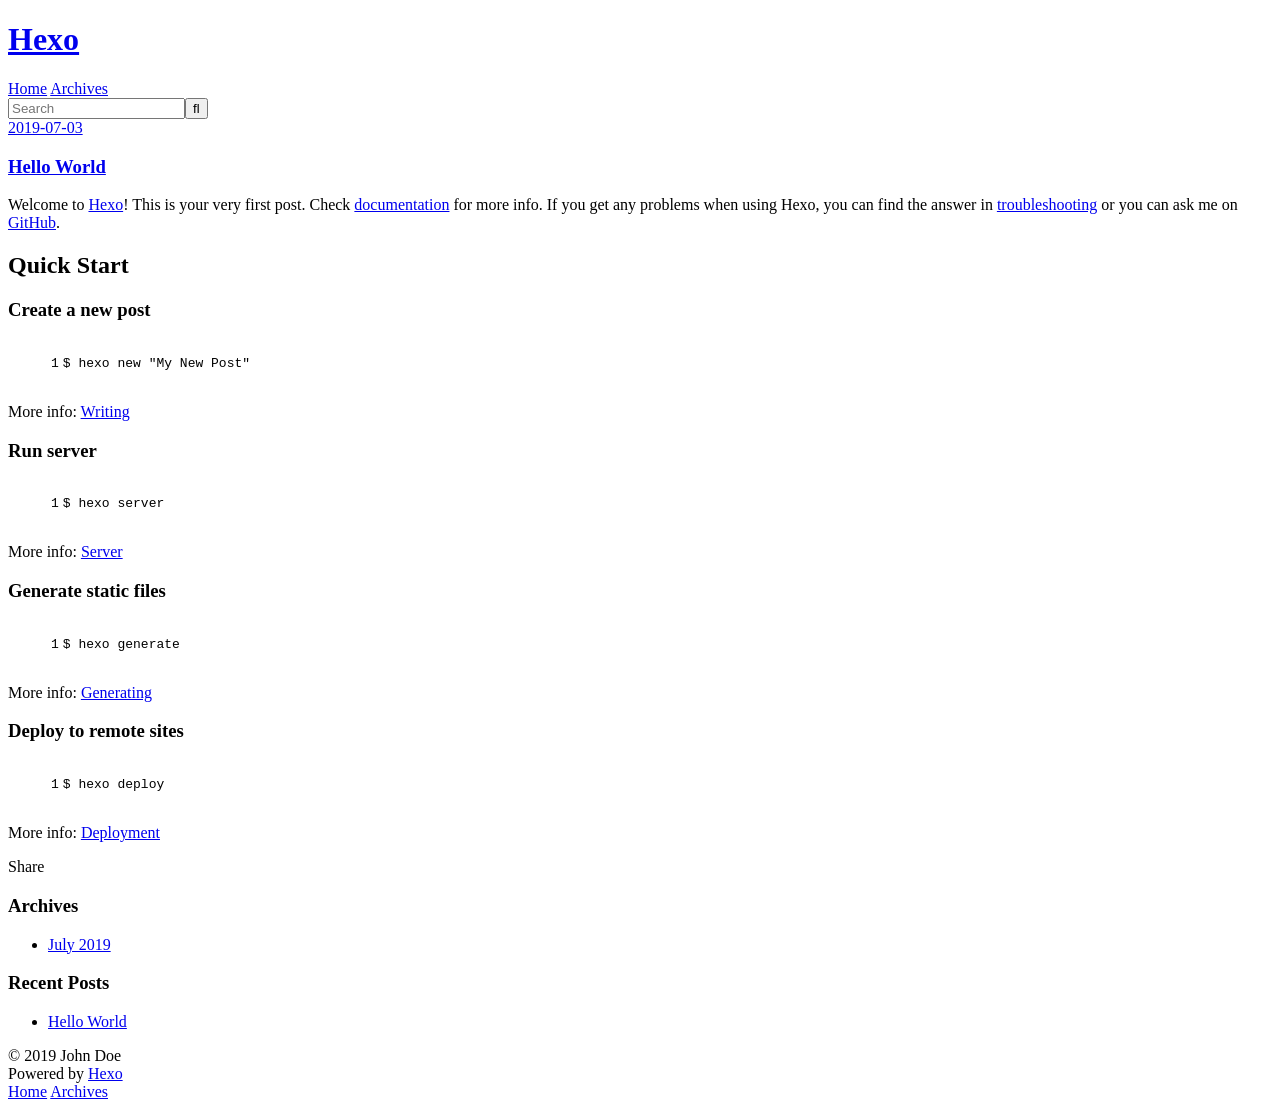
==== index.html @ 7159e9fa "Site updated: 2019-07-03 02:55:29" ====
<!DOCTYPE html>
<html>
<head><meta name="generator" content="Hexo 3.9.0">
  <meta charset="utf-8">
  

  
  <title>Hexo</title>
  <meta name="viewport" content="width=device-width, initial-scale=1, maximum-scale=1">
  <meta property="og:type" content="website">
<meta property="og:title" content="Hexo">
<meta property="og:url" content="http://yoursite.com/index.html">
<meta property="og:site_name" content="Hexo">
<meta property="og:locale" content="default">
<meta name="twitter:card" content="summary">
<meta name="twitter:title" content="Hexo">
  
    <link rel="alternate" href="/atom.xml" title="Hexo" type="application/atom+xml">
  
  
    <link rel="icon" href="/favicon.png">
  
  
    <link href="//fonts.googleapis.com/css?family=Source+Code+Pro" rel="stylesheet" type="text/css">
  
  <link rel="stylesheet" href="/css/style.css">
</head>
</html>
<body>
  <div id="container">
    <div id="wrap">
      <header id="header">
  <div id="banner"></div>
  <div id="header-outer" class="outer">
    <div id="header-title" class="inner">
      <h1 id="logo-wrap">
        <a href="/" id="logo">Hexo</a>
      </h1>
      
    </div>
    <div id="header-inner" class="inner">
      <nav id="main-nav">
        <a id="main-nav-toggle" class="nav-icon"></a>
        
          <a class="main-nav-link" href="/">Home</a>
        
          <a class="main-nav-link" href="/archives">Archives</a>
        
      </nav>
      <nav id="sub-nav">
        
          <a id="nav-rss-link" class="nav-icon" href="/atom.xml" title="RSS Feed"></a>
        
        <a id="nav-search-btn" class="nav-icon" title="Search"></a>
      </nav>
      <div id="search-form-wrap">
        <form action="//google.com/search" method="get" accept-charset="UTF-8" class="search-form"><input type="search" name="q" class="search-form-input" placeholder="Search"><button type="submit" class="search-form-submit">&#xF002;</button><input type="hidden" name="sitesearch" value="http://yoursite.com"></form>
      </div>
    </div>
  </div>
</header>
      <div class="outer">
        <section id="main">
  
    <article id="post-hello-world" class="article article-type-post" itemscope itemprop="blogPost">
  <div class="article-meta">
    <a href="/2019/07/03/hello-world/" class="article-date">
  <time datetime="2019-07-02T17:38:10.439Z" itemprop="datePublished">2019-07-03</time>
</a>
    
  </div>
  <div class="article-inner">
    
    
      <header class="article-header">
        
  
    <h1 itemprop="name">
      <a class="article-title" href="/2019/07/03/hello-world/">Hello World</a>
    </h1>
  

      </header>
    
    <div class="article-entry" itemprop="articleBody">
      
        <p>Welcome to <a href="https://hexo.io/" target="_blank" rel="noopener">Hexo</a>! This is your very first post. Check <a href="https://hexo.io/docs/" target="_blank" rel="noopener">documentation</a> for more info. If you get any problems when using Hexo, you can find the answer in <a href="https://hexo.io/docs/troubleshooting.html" target="_blank" rel="noopener">troubleshooting</a> or you can ask me on <a href="https://github.com/hexojs/hexo/issues" target="_blank" rel="noopener">GitHub</a>.</p>
<h2 id="Quick-Start"><a href="#Quick-Start" class="headerlink" title="Quick Start"></a>Quick Start</h2><h3 id="Create-a-new-post"><a href="#Create-a-new-post" class="headerlink" title="Create a new post"></a>Create a new post</h3><figure class="highlight bash"><table><tr><td class="gutter"><pre><span class="line">1</span><br></pre></td><td class="code"><pre><span class="line">$ hexo new <span class="string">"My New Post"</span></span><br></pre></td></tr></table></figure>

<p>More info: <a href="https://hexo.io/docs/writing.html" target="_blank" rel="noopener">Writing</a></p>
<h3 id="Run-server"><a href="#Run-server" class="headerlink" title="Run server"></a>Run server</h3><figure class="highlight bash"><table><tr><td class="gutter"><pre><span class="line">1</span><br></pre></td><td class="code"><pre><span class="line">$ hexo server</span><br></pre></td></tr></table></figure>

<p>More info: <a href="https://hexo.io/docs/server.html" target="_blank" rel="noopener">Server</a></p>
<h3 id="Generate-static-files"><a href="#Generate-static-files" class="headerlink" title="Generate static files"></a>Generate static files</h3><figure class="highlight bash"><table><tr><td class="gutter"><pre><span class="line">1</span><br></pre></td><td class="code"><pre><span class="line">$ hexo generate</span><br></pre></td></tr></table></figure>

<p>More info: <a href="https://hexo.io/docs/generating.html" target="_blank" rel="noopener">Generating</a></p>
<h3 id="Deploy-to-remote-sites"><a href="#Deploy-to-remote-sites" class="headerlink" title="Deploy to remote sites"></a>Deploy to remote sites</h3><figure class="highlight bash"><table><tr><td class="gutter"><pre><span class="line">1</span><br></pre></td><td class="code"><pre><span class="line">$ hexo deploy</span><br></pre></td></tr></table></figure>

<p>More info: <a href="https://hexo.io/docs/deployment.html" target="_blank" rel="noopener">Deployment</a></p>

      
    </div>
    <footer class="article-footer">
      <a data-url="http://yoursite.com/2019/07/03/hello-world/" data-id="cjxm69rm30000urd0s34wfig2" class="article-share-link">Share</a>
      
      
    </footer>
  </div>
  
</article>


  


</section>
        
          <aside id="sidebar">
  
    

  
    

  
    
  
    
  <div class="widget-wrap">
    <h3 class="widget-title">Archives</h3>
    <div class="widget">
      <ul class="archive-list"><li class="archive-list-item"><a class="archive-list-link" href="/archives/2019/07/">July 2019</a></li></ul>
    </div>
  </div>


  
    
  <div class="widget-wrap">
    <h3 class="widget-title">Recent Posts</h3>
    <div class="widget">
      <ul>
        
          <li>
            <a href="/2019/07/03/hello-world/">Hello World</a>
          </li>
        
      </ul>
    </div>
  </div>

  
</aside>
        
      </div>
      <footer id="footer">
  
  <div class="outer">
    <div id="footer-info" class="inner">
      &copy; 2019 John Doe<br>
      Powered by <a href="http://hexo.io/" target="_blank">Hexo</a>
    </div>
  </div>
</footer>
    </div>
    <nav id="mobile-nav">
  
    <a href="/" class="mobile-nav-link">Home</a>
  
    <a href="/archives" class="mobile-nav-link">Archives</a>
  
</nav>
    

<script src="//ajax.googleapis.com/ajax/libs/jquery/2.0.3/jquery.min.js"></script>


  <link rel="stylesheet" href="/fancybox/jquery.fancybox.css">
  <script src="/fancybox/jquery.fancybox.pack.js"></script>


<script src="/js/script.js"></script>



  </div>
</body>
</html>
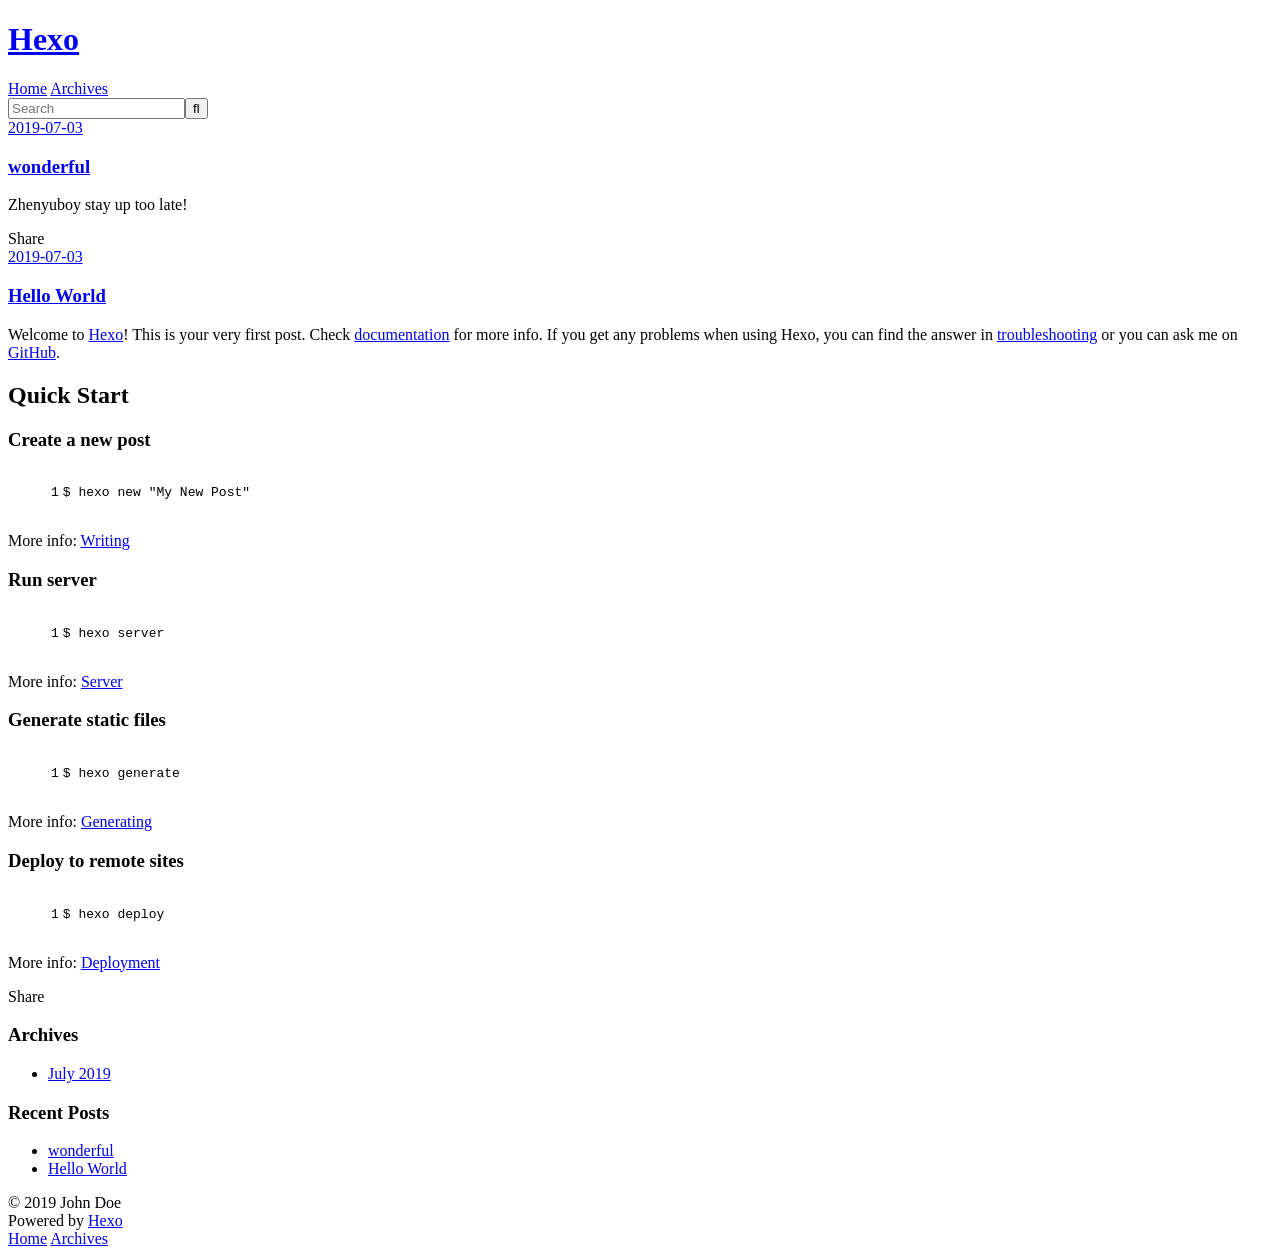
==== commit cc2ca39c: "Site updated: 2019-07-03 03:11:48" ====
--- a/index.html
+++ b/index.html
@@ -62,6 +62,43 @@
       <div class="outer">
         <section id="main">
   
+    <article id="post-wonderful" class="article article-type-post" itemscope itemprop="blogPost">
+  <div class="article-meta">
+    <a href="/2019/07/03/wonderful/" class="article-date">
+  <time datetime="2019-07-02T18:58:48.000Z" itemprop="datePublished">2019-07-03</time>
+</a>
+    
+  </div>
+  <div class="article-inner">
+    
+    
+      <header class="article-header">
+        
+  
+    <h1 itemprop="name">
+      <a class="article-title" href="/2019/07/03/wonderful/">wonderful</a>
+    </h1>
+  
+
+      </header>
+    
+    <div class="article-entry" itemprop="articleBody">
+      
+        <p>Zhenyuboy stay up too late!</p>
+
+      
+    </div>
+    <footer class="article-footer">
+      <a data-url="http://yoursite.com/2019/07/03/wonderful/" data-id="cjxm6qmgx0002yjd0byoeowvq" class="article-share-link">Share</a>
+      
+      
+    </footer>
+  </div>
+  
+</article>
+
+
+  
     <article id="post-hello-world" class="article article-type-post" itemscope itemprop="blogPost">
   <div class="article-meta">
     <a href="/2019/07/03/hello-world/" class="article-date">
@@ -101,7 +138,7 @@
       
     </div>
     <footer class="article-footer">
-      <a data-url="http://yoursite.com/2019/07/03/hello-world/" data-id="cjxm69rm30000urd0s34wfig2" class="article-share-link">Share</a>
+      <a data-url="http://yoursite.com/2019/07/03/hello-world/" data-id="cjxm6qmgq0000yjd0sq4cwqga" class="article-share-link">Share</a>
       
       
     </footer>
@@ -142,6 +179,10 @@
       <ul>
         
           <li>
+            <a href="/2019/07/03/wonderful/">wonderful</a>
+          </li>
+        
+          <li>
             <a href="/2019/07/03/hello-world/">Hello World</a>
           </li>
         
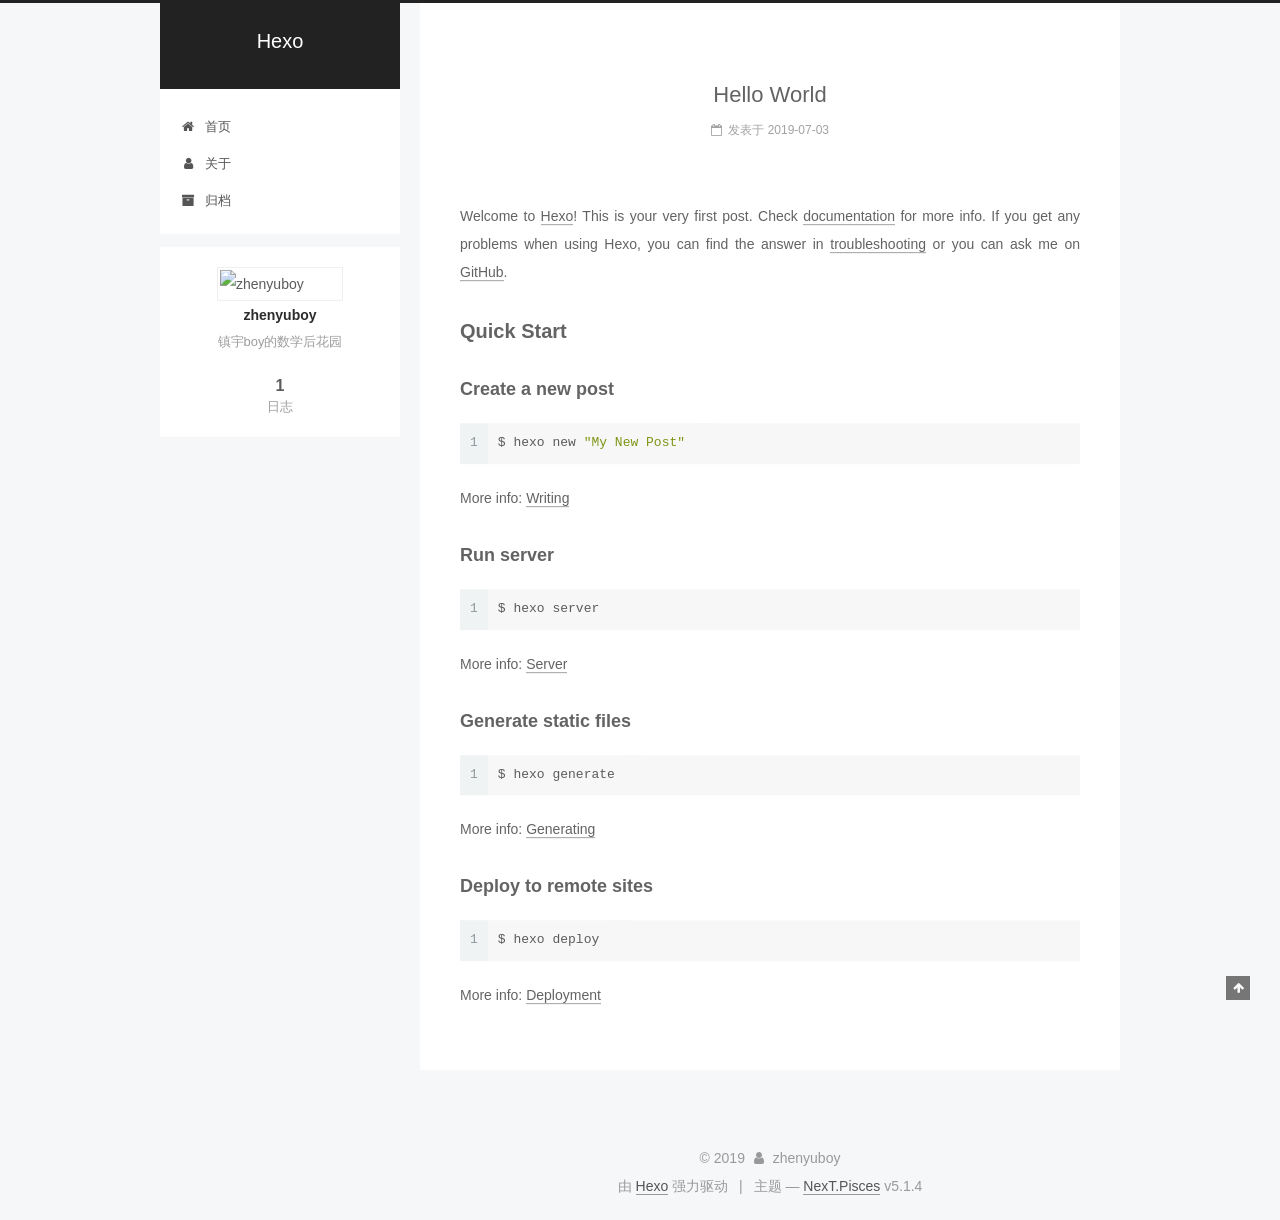
==== commit 78690e1d: "Site updated: 2019-07-03 03:28:11" ====
--- a/index.html
+++ b/index.html
@@ -1,229 +1,642 @@
 <!DOCTYPE html>
-<html>
+
+
+
+  
+
+
+<html class="theme-next pisces use-motion" lang="zh-Hans">
 <head><meta name="generator" content="Hexo 3.9.0">
-  <meta charset="utf-8">
-  
-
-  
-  <title>Hexo</title>
-  <meta name="viewport" content="width=device-width, initial-scale=1, maximum-scale=1">
-  <meta property="og:type" content="website">
+  <meta charset="UTF-8">
+<meta http-equiv="X-UA-Compatible" content="IE=edge">
+<meta name="viewport" content="width=device-width, initial-scale=1, maximum-scale=1">
+<meta name="theme-color" content="#222">
+
+
+
+
+
+
+
+
+
+<meta http-equiv="Cache-Control" content="no-transform">
+<meta http-equiv="Cache-Control" content="no-siteapp">
+
+
+
+
+
+
+
+
+
+
+
+
+
+
+
+
+  
+  
+  <link href="/lib/fancybox/source/jquery.fancybox.css?v=2.1.5" rel="stylesheet" type="text/css">
+
+
+
+
+
+
+
+<link href="/lib/font-awesome/css/font-awesome.min.css?v=4.6.2" rel="stylesheet" type="text/css">
+
+<link href="/css/main.css?v=5.1.4" rel="stylesheet" type="text/css">
+
+
+  <link rel="apple-touch-icon" sizes="180x180" href="/images/apple-touch-icon-next.png?v=5.1.4">
+
+
+  <link rel="icon" type="image/png" sizes="32x32" href="/images/favicon-32x32-next.png?v=5.1.4">
+
+
+  <link rel="icon" type="image/png" sizes="16x16" href="/images/favicon-16x16-next.png?v=5.1.4">
+
+
+  <link rel="mask-icon" href="/images/logo.svg?v=5.1.4" color="#222">
+
+
+
+
+
+  <meta name="keywords" content="Hexo, NexT">
+
+
+
+
+
+
+
+
+
+
+<meta name="description" content="镇宇boy的数学后花园">
+<meta property="og:type" content="website">
 <meta property="og:title" content="Hexo">
 <meta property="og:url" content="http://yoursite.com/index.html">
 <meta property="og:site_name" content="Hexo">
-<meta property="og:locale" content="default">
+<meta property="og:description" content="镇宇boy的数学后花园">
+<meta property="og:locale" content="zh-Hans">
 <meta name="twitter:card" content="summary">
 <meta name="twitter:title" content="Hexo">
-  
-    <link rel="alternate" href="/atom.xml" title="Hexo" type="application/atom+xml">
-  
-  
-    <link rel="icon" href="/favicon.png">
-  
-  
-    <link href="//fonts.googleapis.com/css?family=Source+Code+Pro" rel="stylesheet" type="text/css">
-  
-  <link rel="stylesheet" href="/css/style.css">
+<meta name="twitter:description" content="镇宇boy的数学后花园">
+
+
+
+<script type="text/javascript" id="hexo.configurations">
+  var NexT = window.NexT || {};
+  var CONFIG = {
+    root: '/',
+    scheme: 'Pisces',
+    version: '5.1.4',
+    sidebar: {"position":"left","display":"post","offset":12,"b2t":false,"scrollpercent":false,"onmobile":false},
+    fancybox: true,
+    tabs: true,
+    motion: {"enable":true,"async":false,"transition":{"post_block":"fadeIn","post_header":"slideDownIn","post_body":"slideDownIn","coll_header":"slideLeftIn","sidebar":"slideUpIn"}},
+    duoshuo: {
+      userId: '0',
+      author: '博主'
+    },
+    algolia: {
+      applicationID: '',
+      apiKey: '',
+      indexName: '',
+      hits: {"per_page":10},
+      labels: {"input_placeholder":"Search for Posts","hits_empty":"We didn't find any results for the search: ${query}","hits_stats":"${hits} results found in ${time} ms"}
+    }
+  };
+</script>
+
+
+
+  <link rel="canonical" href="http://yoursite.com/">
+
+
+
+
+
+  <title>Hexo</title>
+  
+
+
+
+
+
+
+
+
 </head>
-</html>
-<body>
-  <div id="container">
-    <div id="wrap">
-      <header id="header">
-  <div id="banner"></div>
-  <div id="header-outer" class="outer">
-    <div id="header-title" class="inner">
-      <h1 id="logo-wrap">
-        <a href="/" id="logo">Hexo</a>
-      </h1>
-      
+
+<body itemscope itemtype="http://schema.org/WebPage" lang="zh-Hans">
+
+  
+  
+    
+  
+
+  <div class="container sidebar-position-left 
+  page-home">
+    <div class="headband"></div>
+
+    <header id="header" class="header" itemscope itemtype="http://schema.org/WPHeader">
+      <div class="header-inner"><div class="site-brand-wrapper">
+  <div class="site-meta ">
+    
+
+    <div class="custom-logo-site-title">
+      <a href="/" class="brand" rel="start">
+        <span class="logo-line-before"><i></i></span>
+        <span class="site-title">Hexo</span>
+        <span class="logo-line-after"><i></i></span>
+      </a>
     </div>
-    <div id="header-inner" class="inner">
-      <nav id="main-nav">
-        <a id="main-nav-toggle" class="nav-icon"></a>
-        
-          <a class="main-nav-link" href="/">Home</a>
-        
-          <a class="main-nav-link" href="/archives">Archives</a>
-        
-      </nav>
-      <nav id="sub-nav">
-        
-          <a id="nav-rss-link" class="nav-icon" href="/atom.xml" title="RSS Feed"></a>
-        
-        <a id="nav-search-btn" class="nav-icon" title="Search"></a>
-      </nav>
-      <div id="search-form-wrap">
-        <form action="//google.com/search" method="get" accept-charset="UTF-8" class="search-form"><input type="search" name="q" class="search-form-input" placeholder="Search"><button type="submit" class="search-form-submit">&#xF002;</button><input type="hidden" name="sitesearch" value="http://yoursite.com"></form>
-      </div>
+      
+        <p class="site-subtitle"></p>
+      
+  </div>
+
+  <div class="site-nav-toggle">
+    <button>
+      <span class="btn-bar"></span>
+      <span class="btn-bar"></span>
+      <span class="btn-bar"></span>
+    </button>
+  </div>
+</div>
+
+<nav class="site-nav">
+  
+
+  
+    <ul id="menu" class="menu">
+      
+        
+        <li class="menu-item menu-item-home">
+          <a href="/" rel="section">
+            
+              <i class="menu-item-icon fa fa-fw fa-home"></i> <br>
+            
+            首页
+          </a>
+        </li>
+      
+        
+        <li class="menu-item menu-item-about">
+          <a href="/about/" rel="section">
+            
+              <i class="menu-item-icon fa fa-fw fa-user"></i> <br>
+            
+            关于
+          </a>
+        </li>
+      
+        
+        <li class="menu-item menu-item-archives">
+          <a href="/archives/" rel="section">
+            
+              <i class="menu-item-icon fa fa-fw fa-archive"></i> <br>
+            
+            归档
+          </a>
+        </li>
+      
+
+      
+    </ul>
+  
+
+  
+</nav>
+
+
+
+ </div>
+    </header>
+
+    <main id="main" class="main">
+      <div class="main-inner">
+        <div class="content-wrap">
+          <div id="content" class="content">
+            
+  <section id="posts" class="posts-expand">
+    
+      
+
+  
+
+  
+  
+  
+
+  <article class="post post-type-normal" itemscope itemtype="http://schema.org/Article">
+  
+  
+  
+  <div class="post-block">
+    <link itemprop="mainEntityOfPage" href="http://yoursite.com/2019/07/03/hello-world/">
+
+    <span hidden itemprop="author" itemscope itemtype="http://schema.org/Person">
+      <meta itemprop="name" content="zhenyuboy">
+      <meta itemprop="description" content>
+      <meta itemprop="image" content="https://timgsa.baidu.com/timg?image&quality=80&size=b9999_10000&sec=1562700389&di=d54e214e722f0d149ce5ce61b9187793&imgtype=jpg&er=1&src=http%3A%2F%2Fb-ssl.duitang.com%2Fuploads%2Fitem%2F201702%2F02%2F20170202162918_CGsrc.jpeg">
+    </span>
+
+    <span hidden itemprop="publisher" itemscope itemtype="http://schema.org/Organization">
+      <meta itemprop="name" content="Hexo">
+    </span>
+
+    
+      <header class="post-header">
+
+        
+        
+          <h1 class="post-title" itemprop="name headline">
+                
+                <a class="post-title-link" href="/2019/07/03/hello-world/" itemprop="url">Hello World</a></h1>
+        
+
+        <div class="post-meta">
+          <span class="post-time">
+            
+              <span class="post-meta-item-icon">
+                <i class="fa fa-calendar-o"></i>
+              </span>
+              
+                <span class="post-meta-item-text">发表于</span>
+              
+              <time title="创建于" itemprop="dateCreated datePublished" datetime="2019-07-03T01:38:10+08:00">
+                2019-07-03
+              </time>
+            
+
+            
+
+            
+          </span>
+
+          
+
+          
+            
+          
+
+          
+          
+
+          
+
+          
+
+          
+
+        </div>
+      </header>
+    
+
+    
+    
+    
+    <div class="post-body" itemprop="articleBody">
+
+      
+      
+
+      
+        
+          
+            <p>Welcome to <a href="https://hexo.io/" target="_blank" rel="noopener">Hexo</a>! This is your very first post. Check <a href="https://hexo.io/docs/" target="_blank" rel="noopener">documentation</a> for more info. If you get any problems when using Hexo, you can find the answer in <a href="https://hexo.io/docs/troubleshooting.html" target="_blank" rel="noopener">troubleshooting</a> or you can ask me on <a href="https://github.com/hexojs/hexo/issues" target="_blank" rel="noopener">GitHub</a>.</p>
+<h2 id="Quick-Start"><a href="#Quick-Start" class="headerlink" title="Quick Start"></a>Quick Start</h2><h3 id="Create-a-new-post"><a href="#Create-a-new-post" class="headerlink" title="Create a new post"></a>Create a new post</h3><figure class="highlight bash"><table><tr><td class="gutter"><pre><span class="line">1</span><br></pre></td><td class="code"><pre><span class="line">$ hexo new <span class="string">"My New Post"</span></span><br></pre></td></tr></table></figure>
+
+<p>More info: <a href="https://hexo.io/docs/writing.html" target="_blank" rel="noopener">Writing</a></p>
+<h3 id="Run-server"><a href="#Run-server" class="headerlink" title="Run server"></a>Run server</h3><figure class="highlight bash"><table><tr><td class="gutter"><pre><span class="line">1</span><br></pre></td><td class="code"><pre><span class="line">$ hexo server</span><br></pre></td></tr></table></figure>
+
+<p>More info: <a href="https://hexo.io/docs/server.html" target="_blank" rel="noopener">Server</a></p>
+<h3 id="Generate-static-files"><a href="#Generate-static-files" class="headerlink" title="Generate static files"></a>Generate static files</h3><figure class="highlight bash"><table><tr><td class="gutter"><pre><span class="line">1</span><br></pre></td><td class="code"><pre><span class="line">$ hexo generate</span><br></pre></td></tr></table></figure>
+
+<p>More info: <a href="https://hexo.io/docs/generating.html" target="_blank" rel="noopener">Generating</a></p>
+<h3 id="Deploy-to-remote-sites"><a href="#Deploy-to-remote-sites" class="headerlink" title="Deploy to remote sites"></a>Deploy to remote sites</h3><figure class="highlight bash"><table><tr><td class="gutter"><pre><span class="line">1</span><br></pre></td><td class="code"><pre><span class="line">$ hexo deploy</span><br></pre></td></tr></table></figure>
+
+<p>More info: <a href="https://hexo.io/docs/deployment.html" target="_blank" rel="noopener">Deployment</a></p>
+
+          
+        
+      
+    </div>
+    
+    
+    
+
+    
+
+    
+
+    
+
+    <footer class="post-footer">
+      
+
+      
+
+      
+
+      
+      
+        <div class="post-eof"></div>
+      
+    </footer>
+  </div>
+  
+  
+  
+  </article>
+
+
+    
+  </section>
+
+  
+
+
+          </div>
+          
+
+
+          
+
+        </div>
+        
+          
+  
+  <div class="sidebar-toggle">
+    <div class="sidebar-toggle-line-wrap">
+      <span class="sidebar-toggle-line sidebar-toggle-line-first"></span>
+      <span class="sidebar-toggle-line sidebar-toggle-line-middle"></span>
+      <span class="sidebar-toggle-line sidebar-toggle-line-last"></span>
     </div>
   </div>
-</header>
-      <div class="outer">
-        <section id="main">
-  
-    <article id="post-wonderful" class="article article-type-post" itemscope itemprop="blogPost">
-  <div class="article-meta">
-    <a href="/2019/07/03/wonderful/" class="article-date">
-  <time datetime="2019-07-02T18:58:48.000Z" itemprop="datePublished">2019-07-03</time>
-</a>
-    
+
+  <aside id="sidebar" class="sidebar">
+    
+    <div class="sidebar-inner">
+
+      
+
+      
+
+      <section class="site-overview-wrap sidebar-panel sidebar-panel-active">
+        <div class="site-overview">
+          <div class="site-author motion-element" itemprop="author" itemscope itemtype="http://schema.org/Person">
+            
+              <img class="site-author-image" itemprop="image" src="https://timgsa.baidu.com/timg?image&quality=80&size=b9999_10000&sec=1562700389&di=d54e214e722f0d149ce5ce61b9187793&imgtype=jpg&er=1&src=http%3A%2F%2Fb-ssl.duitang.com%2Fuploads%2Fitem%2F201702%2F02%2F20170202162918_CGsrc.jpeg" alt="zhenyuboy">
+            
+              <p class="site-author-name" itemprop="name">zhenyuboy</p>
+              <p class="site-description motion-element" itemprop="description">镇宇boy的数学后花园</p>
+          </div>
+
+          <nav class="site-state motion-element">
+
+            
+              <div class="site-state-item site-state-posts">
+              
+                <a href="/archives/">
+              
+                  <span class="site-state-item-count">1</span>
+                  <span class="site-state-item-name">日志</span>
+                </a>
+              </div>
+            
+
+            
+
+            
+
+          </nav>
+
+          
+
+          
+
+          
+          
+
+          
+          
+
+          
+
+        </div>
+      </section>
+
+      
+
+      
+
+    </div>
+  </aside>
+
+
+        
+      </div>
+    </main>
+
+    <footer id="footer" class="footer">
+      <div class="footer-inner">
+        <div class="copyright">&copy; <span itemprop="copyrightYear">2019</span>
+  <span class="with-love">
+    <i class="fa fa-user"></i>
+  </span>
+  <span class="author" itemprop="copyrightHolder">zhenyuboy</span>
+
+  
+</div>
+
+
+  <div class="powered-by">由 <a class="theme-link" target="_blank" href="https://hexo.io">Hexo</a> 强力驱动</div>
+
+
+
+  <span class="post-meta-divider">|</span>
+
+
+
+  <div class="theme-info">主题 &mdash; <a class="theme-link" target="_blank" href="https://github.com/iissnan/hexo-theme-next">NexT.Pisces</a> v5.1.4</div>
+
+
+
+
+        
+
+
+
+
+
+
+
+        
+      </div>
+    </footer>
+
+    
+      <div class="back-to-top">
+        <i class="fa fa-arrow-up"></i>
+        
+      </div>
+    
+
+    
+
   </div>
-  <div class="article-inner">
-    
-    
-      <header class="article-header">
-        
-  
-    <h1 itemprop="name">
-      <a class="article-title" href="/2019/07/03/wonderful/">wonderful</a>
-    </h1>
-  
-
-      </header>
-    
-    <div class="article-entry" itemprop="articleBody">
-      
-        <p>Zhenyuboy stay up too late!</p>
-
-      
-    </div>
-    <footer class="article-footer">
-      <a data-url="http://yoursite.com/2019/07/03/wonderful/" data-id="cjxm6qmgx0002yjd0byoeowvq" class="article-share-link">Share</a>
-      
-      
-    </footer>
-  </div>
-  
-</article>
-
-
-  
-    <article id="post-hello-world" class="article article-type-post" itemscope itemprop="blogPost">
-  <div class="article-meta">
-    <a href="/2019/07/03/hello-world/" class="article-date">
-  <time datetime="2019-07-02T17:38:10.439Z" itemprop="datePublished">2019-07-03</time>
-</a>
-    
-  </div>
-  <div class="article-inner">
-    
-    
-      <header class="article-header">
-        
-  
-    <h1 itemprop="name">
-      <a class="article-title" href="/2019/07/03/hello-world/">Hello World</a>
-    </h1>
-  
-
-      </header>
-    
-    <div class="article-entry" itemprop="articleBody">
-      
-        <p>Welcome to <a href="https://hexo.io/" target="_blank" rel="noopener">Hexo</a>! This is your very first post. Check <a href="https://hexo.io/docs/" target="_blank" rel="noopener">documentation</a> for more info. If you get any problems when using Hexo, you can find the answer in <a href="https://hexo.io/docs/troubleshooting.html" target="_blank" rel="noopener">troubleshooting</a> or you can ask me on <a href="https://github.com/hexojs/hexo/issues" target="_blank" rel="noopener">GitHub</a>.</p>
-<h2 id="Quick-Start"><a href="#Quick-Start" class="headerlink" title="Quick Start"></a>Quick Start</h2><h3 id="Create-a-new-post"><a href="#Create-a-new-post" class="headerlink" title="Create a new post"></a>Create a new post</h3><figure class="highlight bash"><table><tr><td class="gutter"><pre><span class="line">1</span><br></pre></td><td class="code"><pre><span class="line">$ hexo new <span class="string">"My New Post"</span></span><br></pre></td></tr></table></figure>
-
-<p>More info: <a href="https://hexo.io/docs/writing.html" target="_blank" rel="noopener">Writing</a></p>
-<h3 id="Run-server"><a href="#Run-server" class="headerlink" title="Run server"></a>Run server</h3><figure class="highlight bash"><table><tr><td class="gutter"><pre><span class="line">1</span><br></pre></td><td class="code"><pre><span class="line">$ hexo server</span><br></pre></td></tr></table></figure>
-
-<p>More info: <a href="https://hexo.io/docs/server.html" target="_blank" rel="noopener">Server</a></p>
-<h3 id="Generate-static-files"><a href="#Generate-static-files" class="headerlink" title="Generate static files"></a>Generate static files</h3><figure class="highlight bash"><table><tr><td class="gutter"><pre><span class="line">1</span><br></pre></td><td class="code"><pre><span class="line">$ hexo generate</span><br></pre></td></tr></table></figure>
-
-<p>More info: <a href="https://hexo.io/docs/generating.html" target="_blank" rel="noopener">Generating</a></p>
-<h3 id="Deploy-to-remote-sites"><a href="#Deploy-to-remote-sites" class="headerlink" title="Deploy to remote sites"></a>Deploy to remote sites</h3><figure class="highlight bash"><table><tr><td class="gutter"><pre><span class="line">1</span><br></pre></td><td class="code"><pre><span class="line">$ hexo deploy</span><br></pre></td></tr></table></figure>
-
-<p>More info: <a href="https://hexo.io/docs/deployment.html" target="_blank" rel="noopener">Deployment</a></p>
-
-      
-    </div>
-    <footer class="article-footer">
-      <a data-url="http://yoursite.com/2019/07/03/hello-world/" data-id="cjxm6qmgq0000yjd0sq4cwqga" class="article-share-link">Share</a>
-      
-      
-    </footer>
-  </div>
-  
-</article>
-
-
-  
-
-
-</section>
-        
-          <aside id="sidebar">
-  
-    
-
-  
-    
-
-  
-    
-  
-    
-  <div class="widget-wrap">
-    <h3 class="widget-title">Archives</h3>
-    <div class="widget">
-      <ul class="archive-list"><li class="archive-list-item"><a class="archive-list-link" href="/archives/2019/07/">July 2019</a></li></ul>
-    </div>
-  </div>
-
-
-  
-    
-  <div class="widget-wrap">
-    <h3 class="widget-title">Recent Posts</h3>
-    <div class="widget">
-      <ul>
-        
-          <li>
-            <a href="/2019/07/03/wonderful/">wonderful</a>
-          </li>
-        
-          <li>
-            <a href="/2019/07/03/hello-world/">Hello World</a>
-          </li>
-        
-      </ul>
-    </div>
-  </div>
-
-  
-</aside>
-        
-      </div>
-      <footer id="footer">
-  
-  <div class="outer">
-    <div id="footer-info" class="inner">
-      &copy; 2019 John Doe<br>
-      Powered by <a href="http://hexo.io/" target="_blank">Hexo</a>
-    </div>
-  </div>
-</footer>
-    </div>
-    <nav id="mobile-nav">
-  
-    <a href="/" class="mobile-nav-link">Home</a>
-  
-    <a href="/archives" class="mobile-nav-link">Archives</a>
-  
-</nav>
-    
-
-<script src="//ajax.googleapis.com/ajax/libs/jquery/2.0.3/jquery.min.js"></script>
-
-
-  <link rel="stylesheet" href="/fancybox/jquery.fancybox.css">
-  <script src="/fancybox/jquery.fancybox.pack.js"></script>
-
-
-<script src="/js/script.js"></script>
-
-
-
-  </div>
+
+  
+
+<script type="text/javascript">
+  if (Object.prototype.toString.call(window.Promise) !== '[object Function]') {
+    window.Promise = null;
+  }
+</script>
+
+
+
+
+
+
+
+
+
+  
+
+
+
+
+
+
+
+
+
+
+
+
+  
+  
+    <script type="text/javascript" src="/lib/jquery/index.js?v=2.1.3"></script>
+  
+
+  
+  
+    <script type="text/javascript" src="/lib/fastclick/lib/fastclick.min.js?v=1.0.6"></script>
+  
+
+  
+  
+    <script type="text/javascript" src="/lib/jquery_lazyload/jquery.lazyload.js?v=1.9.7"></script>
+  
+
+  
+  
+    <script type="text/javascript" src="/lib/velocity/velocity.min.js?v=1.2.1"></script>
+  
+
+  
+  
+    <script type="text/javascript" src="/lib/velocity/velocity.ui.min.js?v=1.2.1"></script>
+  
+
+  
+  
+    <script type="text/javascript" src="/lib/fancybox/source/jquery.fancybox.pack.js?v=2.1.5"></script>
+  
+
+
+  
+
+
+  <script type="text/javascript" src="/js/src/utils.js?v=5.1.4"></script>
+
+  <script type="text/javascript" src="/js/src/motion.js?v=5.1.4"></script>
+
+
+
+  
+  
+
+
+  <script type="text/javascript" src="/js/src/affix.js?v=5.1.4"></script>
+
+  <script type="text/javascript" src="/js/src/schemes/pisces.js?v=5.1.4"></script>
+
+
+
+  
+
+  
+
+
+  <script type="text/javascript" src="/js/src/bootstrap.js?v=5.1.4"></script>
+
+
+
+  
+
+
+  
+
+
+
+
+	
+
+
+
+
+
+  
+
+
+
+
+
+  
+
+
+
+
+
+
+
+
+
+
+
+
+  
+
+
+
+
+
+  
+
+  
+
+  
+
+  
+  
+
+  
+
+  
+
+  
+
 </body>
-</html>+</html>
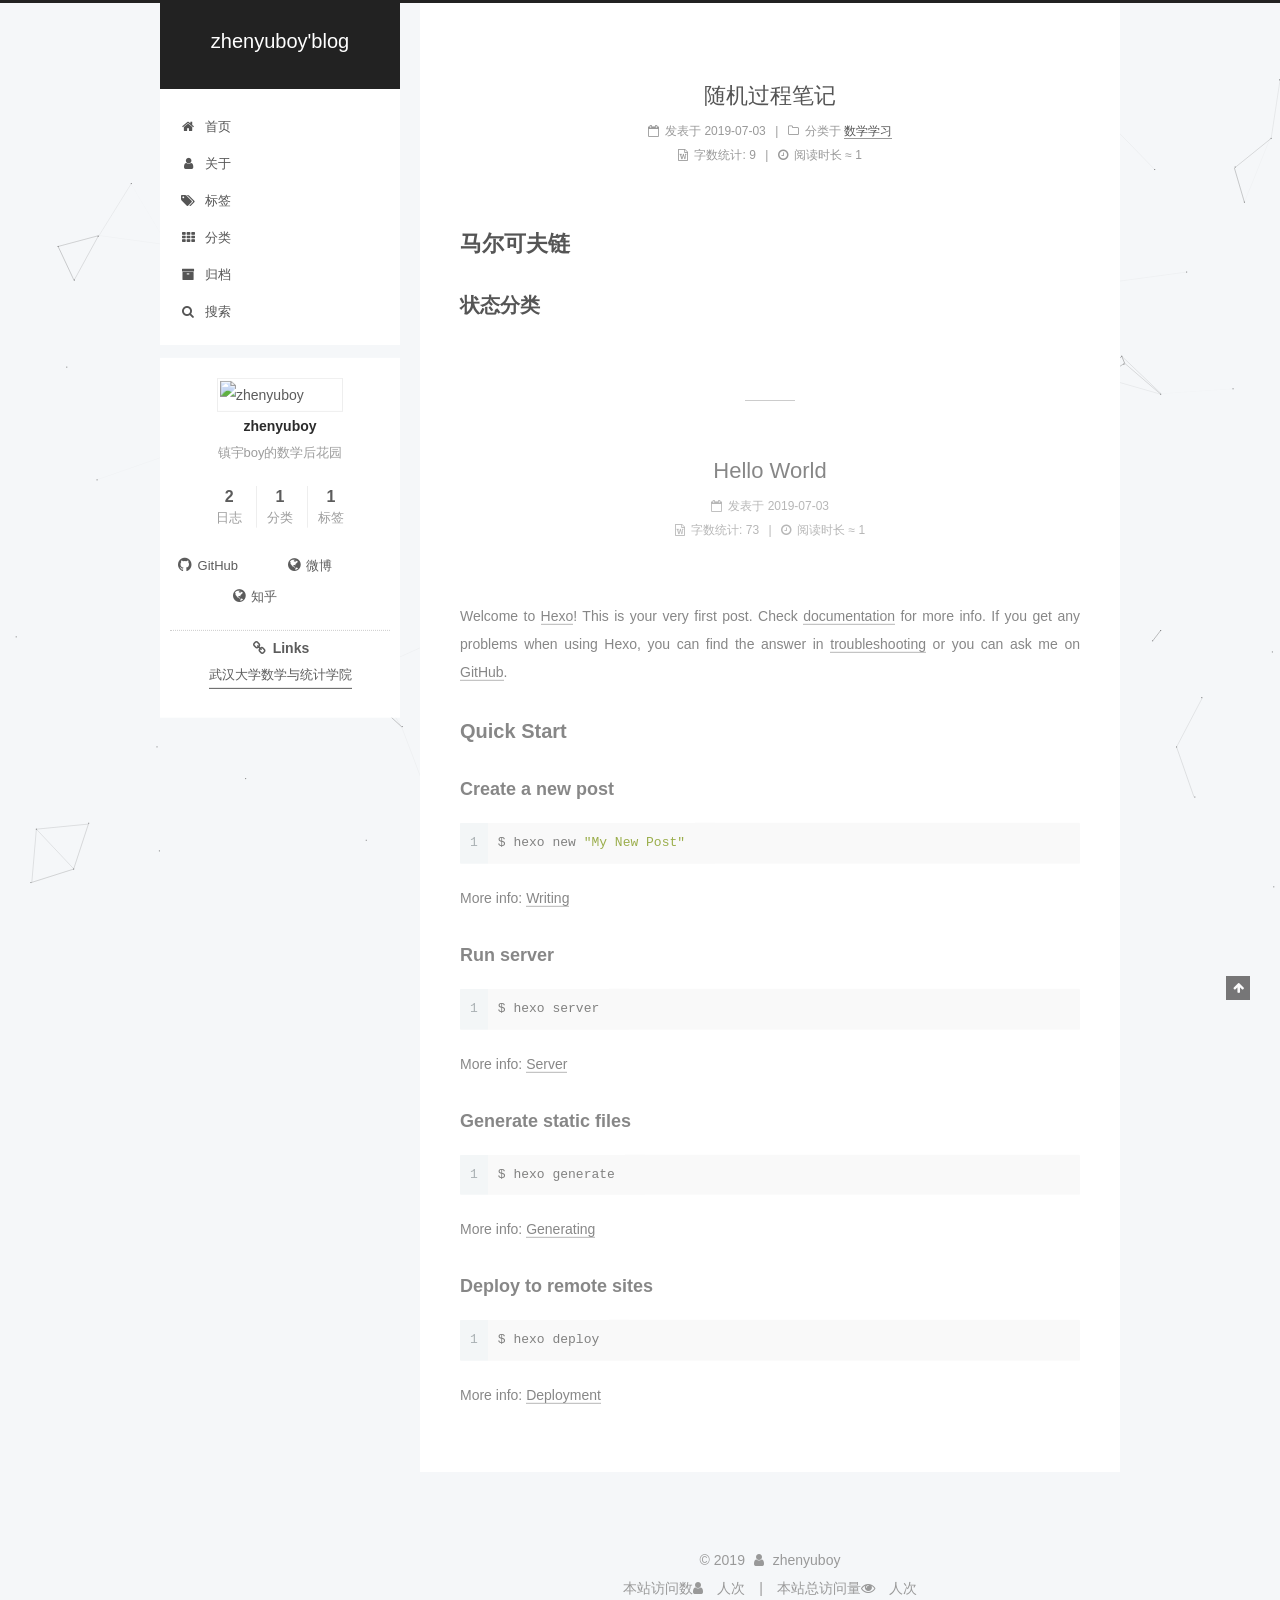
==== commit bb909949: "Site updated: 2019-07-03 14:54:50" ====
--- a/index.html
+++ b/index.html
@@ -81,13 +81,13 @@
 
 <meta name="description" content="镇宇boy的数学后花园">
 <meta property="og:type" content="website">
-<meta property="og:title" content="Hexo">
+<meta property="og:title" content="zhenyuboy&#39;blog">
 <meta property="og:url" content="http://yoursite.com/index.html">
-<meta property="og:site_name" content="Hexo">
+<meta property="og:site_name" content="zhenyuboy&#39;blog">
 <meta property="og:description" content="镇宇boy的数学后花园">
 <meta property="og:locale" content="zh-Hans">
 <meta name="twitter:card" content="summary">
-<meta name="twitter:title" content="Hexo">
+<meta name="twitter:title" content="zhenyuboy&#39;blog">
 <meta name="twitter:description" content="镇宇boy的数学后花园">
 
 
@@ -124,7 +124,7 @@
 
 
 
-  <title>Hexo</title>
+  <title>zhenyuboy'blog</title>
   
 
 
@@ -155,7 +155,7 @@
     <div class="custom-logo-site-title">
       <a href="/" class="brand" rel="start">
         <span class="logo-line-before"><i></i></span>
-        <span class="site-title">Hexo</span>
+        <span class="site-title">zhenyuboy'blog</span>
         <span class="logo-line-after"><i></i></span>
       </a>
     </div>
@@ -200,6 +200,26 @@
         </li>
       
         
+        <li class="menu-item menu-item-tags">
+          <a href="/tags/" rel="section">
+            
+              <i class="menu-item-icon fa fa-fw fa-tags"></i> <br>
+            
+            标签
+          </a>
+        </li>
+      
+        
+        <li class="menu-item menu-item-categories">
+          <a href="/categories/" rel="section">
+            
+              <i class="menu-item-icon fa fa-fw fa-th"></i> <br>
+            
+            分类
+          </a>
+        </li>
+      
+        
         <li class="menu-item menu-item-archives">
           <a href="/archives/" rel="section">
             
@@ -211,9 +231,41 @@
       
 
       
+        <li class="menu-item menu-item-search">
+          
+            <a href="javascript:;" class="popup-trigger">
+          
+            
+              <i class="menu-item-icon fa fa-search fa-fw"></i> <br>
+            
+            搜索
+          </a>
+        </li>
+      
     </ul>
   
 
+  
+    <div class="site-search">
+      
+  <div class="popup search-popup local-search-popup">
+  <div class="local-search-header clearfix">
+    <span class="search-icon">
+      <i class="fa fa-search"></i>
+    </span>
+    <span class="popup-btn-close">
+      <i class="fa fa-times-circle"></i>
+    </span>
+    <div class="local-search-input-wrapper">
+      <input autocomplete="off" placeholder="搜索..." spellcheck="false" type="text" id="local-search-input">
+    </div>
+  </div>
+  <div id="local-search-result"></div>
+</div>
+
+
+
+    </div>
   
 </nav>
 
@@ -242,7 +294,7 @@
   
   
   <div class="post-block">
-    <link itemprop="mainEntityOfPage" href="http://yoursite.com/2019/07/03/hello-world/">
+    <link itemprop="mainEntityOfPage" href="http://yoursite.com/2019/07/03/随机过程笔记/">
 
     <span hidden itemprop="author" itemscope itemtype="http://schema.org/Person">
       <meta itemprop="name" content="zhenyuboy">
@@ -251,7 +303,7 @@
     </span>
 
     <span hidden itemprop="publisher" itemscope itemtype="http://schema.org/Organization">
-      <meta itemprop="name" content="Hexo">
+      <meta itemprop="name" content="zhenyuboy'blog">
     </span>
 
     
@@ -261,7 +313,7 @@
         
           <h1 class="post-title" itemprop="name headline">
                 
-                <a class="post-title-link" href="/2019/07/03/hello-world/" itemprop="url">Hello World</a></h1>
+                <a class="post-title-link" href="/2019/07/03/随机过程笔记/" itemprop="url">随机过程笔记</a></h1>
         
 
         <div class="post-meta">
@@ -273,6 +325,178 @@
               
                 <span class="post-meta-item-text">发表于</span>
               
+              <time title="创建于" itemprop="dateCreated datePublished" datetime="2019-07-03T13:45:15+08:00">
+                2019-07-03
+              </time>
+            
+
+            
+
+            
+          </span>
+
+          
+            <span class="post-category">
+            
+              <span class="post-meta-divider">|</span>
+            
+              <span class="post-meta-item-icon">
+                <i class="fa fa-folder-o"></i>
+              </span>
+              
+                <span class="post-meta-item-text">分类于</span>
+              
+              
+                <span itemprop="about" itemscope itemtype="http://schema.org/Thing">
+                  <a href="/categories/数学学习/" itemprop="url" rel="index">
+                    <span itemprop="name">数学学习</span>
+                  </a>
+                </span>
+
+                
+                
+              
+            </span>
+          
+
+          
+            
+          
+
+          
+          
+
+          
+
+          
+            <div class="post-wordcount">
+              
+                
+                <span class="post-meta-item-icon">
+                  <i class="fa fa-file-word-o"></i>
+                </span>
+                
+                  <span class="post-meta-item-text">字数统计&#58;</span>
+                
+                <span title="字数统计">
+                  9
+                </span>
+              
+
+              
+                <span class="post-meta-divider">|</span>
+              
+
+              
+                <span class="post-meta-item-icon">
+                  <i class="fa fa-clock-o"></i>
+                </span>
+                
+                  <span class="post-meta-item-text">阅读时长 &asymp;</span>
+                
+                <span title="阅读时长">
+                  1
+                </span>
+              
+            </div>
+          
+
+          
+
+        </div>
+      </header>
+    
+
+    
+    
+    
+    <div class="post-body" itemprop="articleBody">
+
+      
+      
+
+      
+        
+          
+            <h1 id="马尔可夫链"><a href="#马尔可夫链" class="headerlink" title="马尔可夫链"></a>马尔可夫链</h1><h2 id="状态分类"><a href="#状态分类" class="headerlink" title="状态分类"></a>状态分类</h2>
+          
+        
+      
+    </div>
+    
+    
+    
+
+    
+
+    
+
+    
+
+    <footer class="post-footer">
+      
+
+      
+
+      
+
+      
+      
+        <div class="post-eof"></div>
+      
+    </footer>
+  </div>
+  
+  
+  
+  </article>
+
+
+    
+      
+
+  
+
+  
+  
+  
+
+  <article class="post post-type-normal" itemscope itemtype="http://schema.org/Article">
+  
+  
+  
+  <div class="post-block">
+    <link itemprop="mainEntityOfPage" href="http://yoursite.com/2019/07/03/hello-world/">
+
+    <span hidden itemprop="author" itemscope itemtype="http://schema.org/Person">
+      <meta itemprop="name" content="zhenyuboy">
+      <meta itemprop="description" content>
+      <meta itemprop="image" content="https://timgsa.baidu.com/timg?image&quality=80&size=b9999_10000&sec=1562700389&di=d54e214e722f0d149ce5ce61b9187793&imgtype=jpg&er=1&src=http%3A%2F%2Fb-ssl.duitang.com%2Fuploads%2Fitem%2F201702%2F02%2F20170202162918_CGsrc.jpeg">
+    </span>
+
+    <span hidden itemprop="publisher" itemscope itemtype="http://schema.org/Organization">
+      <meta itemprop="name" content="zhenyuboy'blog">
+    </span>
+
+    
+      <header class="post-header">
+
+        
+        
+          <h1 class="post-title" itemprop="name headline">
+                
+                <a class="post-title-link" href="/2019/07/03/hello-world/" itemprop="url">Hello World</a></h1>
+        
+
+        <div class="post-meta">
+          <span class="post-time">
+            
+              <span class="post-meta-item-icon">
+                <i class="fa fa-calendar-o"></i>
+              </span>
+              
+                <span class="post-meta-item-text">发表于</span>
+              
               <time title="创建于" itemprop="dateCreated datePublished" datetime="2019-07-03T01:38:10+08:00">
                 2019-07-03
               </time>
@@ -294,6 +518,37 @@
 
           
 
+          
+            <div class="post-wordcount">
+              
+                
+                <span class="post-meta-item-icon">
+                  <i class="fa fa-file-word-o"></i>
+                </span>
+                
+                  <span class="post-meta-item-text">字数统计&#58;</span>
+                
+                <span title="字数统计">
+                  73
+                </span>
+              
+
+              
+                <span class="post-meta-divider">|</span>
+              
+
+              
+                <span class="post-meta-item-icon">
+                  <i class="fa fa-clock-o"></i>
+                </span>
+                
+                  <span class="post-meta-item-text">阅读时长 &asymp;</span>
+                
+                <span title="阅读时长">
+                  1
+                </span>
+              
+            </div>
           
 
           
@@ -409,14 +664,32 @@
               
                 <a href="/archives/">
               
-                  <span class="site-state-item-count">1</span>
+                  <span class="site-state-item-count">2</span>
                   <span class="site-state-item-name">日志</span>
                 </a>
               </div>
             
 
             
-
+              
+              
+              <div class="site-state-item site-state-categories">
+                <a href="/categories/index.html">
+                  <span class="site-state-item-count">1</span>
+                  <span class="site-state-item-name">分类</span>
+                </a>
+              </div>
+            
+
+            
+              
+              
+              <div class="site-state-item site-state-tags">
+                <a href="/tags/index.html">
+                  <span class="site-state-item-count">1</span>
+                  <span class="site-state-item-name">标签</span>
+                </a>
+              </div>
             
 
           </nav>
@@ -424,11 +697,47 @@
           
 
           
-
-          
-          
-
-          
+            <div class="links-of-author motion-element">
+                
+                  <span class="links-of-author-item">
+                    <a href="https://github.com/zhenyuboy" target="_blank" title="GitHub">
+                      
+                        <i class="fa fa-fw fa-github"></i>GitHub</a>
+                  </span>
+                
+                  <span class="links-of-author-item">
+                    <a href="http://weibo.com/zhenyuboy" target="_blank" title="微博">
+                      
+                        <i class="fa fa-fw fa-globe"></i>微博</a>
+                  </span>
+                
+                  <span class="links-of-author-item">
+                    <a href="https://www.zhihu.com/people/huang-zhen-yu-6/activities" target="_blank" title="知乎">
+                      
+                        <i class="fa fa-fw fa-globe"></i>知乎</a>
+                  </span>
+                
+            </div>
+          
+
+          
+          
+
+          
+          
+            <div class="links-of-blogroll motion-element links-of-blogroll-block">
+              <div class="links-of-blogroll-title">
+                <i class="fa  fa-fw fa-link"></i>
+                Links
+              </div>
+              <ul class="links-of-blogroll-list">
+                
+                  <li class="links-of-blogroll-item">
+                    <a href="http://maths.whu.edu.cn" title="武汉大学数学与统计学院" target="_blank">武汉大学数学与统计学院</a>
+                  </li>
+                
+              </ul>
+            </div>
           
 
           
@@ -459,7 +768,7 @@
   
 </div>
 
-
+<!--
   <div class="powered-by">由 <a class="theme-link" target="_blank" href="https://hexo.io">Hexo</a> 强力驱动</div>
 
 
@@ -469,11 +778,31 @@
 
 
   <div class="theme-info">主题 &mdash; <a class="theme-link" target="_blank" href="https://github.com/iissnan/hexo-theme-next">NexT.Pisces</a> v5.1.4</div>
-
-
-
-
-        
+-->
+
+
+
+        
+<div class="busuanzi-count">
+  <script async src="https://dn-lbstatics.qbox.me/busuanzi/2.3/busuanzi.pure.mini.js"></script>
+
+  
+    <span class="site-uv">
+      本站访问数<i class="fa fa-user"></i>
+      <span class="busuanzi-value" id="busuanzi_value_site_uv"></span>
+      人次
+    </span>
+  
+
+  
+    <span class="site-pv">
+      本站总访问量<i class="fa fa-eye"></i>
+      <span class="busuanzi-value" id="busuanzi_value_site_pv"></span>
+      人次
+    </span>
+  
+</div>
+
 
 
 
@@ -515,6 +844,8 @@
   
 
 
+  
+
 
 
 
@@ -555,6 +886,11 @@
     <script type="text/javascript" src="/lib/fancybox/source/jquery.fancybox.pack.js?v=2.1.5"></script>
   
 
+  
+  
+    <script type="text/javascript" src="/lib/canvas-nest/canvas-nest.min.js"></script>
+  
+
 
   
 
@@ -618,6 +954,323 @@
 
 
   
+
+  <script type="text/javascript">
+    // Popup Window;
+    var isfetched = false;
+    var isXml = true;
+    // Search DB path;
+    var search_path = "search.xml";
+    if (search_path.length === 0) {
+      search_path = "search.xml";
+    } else if (/json$/i.test(search_path)) {
+      isXml = false;
+    }
+    var path = "/" + search_path;
+    // monitor main search box;
+
+    var onPopupClose = function (e) {
+      $('.popup').hide();
+      $('#local-search-input').val('');
+      $('.search-result-list').remove();
+      $('#no-result').remove();
+      $(".local-search-pop-overlay").remove();
+      $('body').css('overflow', '');
+    }
+
+    function proceedsearch() {
+      $("body")
+        .append('<div class="search-popup-overlay local-search-pop-overlay"></div>')
+        .css('overflow', 'hidden');
+      $('.search-popup-overlay').click(onPopupClose);
+      $('.popup').toggle();
+      var $localSearchInput = $('#local-search-input');
+      $localSearchInput.attr("autocapitalize", "none");
+      $localSearchInput.attr("autocorrect", "off");
+      $localSearchInput.focus();
+    }
+
+    // search function;
+    var searchFunc = function(path, search_id, content_id) {
+      'use strict';
+
+      // start loading animation
+      $("body")
+        .append('<div class="search-popup-overlay local-search-pop-overlay">' +
+          '<div id="search-loading-icon">' +
+          '<i class="fa fa-spinner fa-pulse fa-5x fa-fw"></i>' +
+          '</div>' +
+          '</div>')
+        .css('overflow', 'hidden');
+      $("#search-loading-icon").css('margin', '20% auto 0 auto').css('text-align', 'center');
+
+      $.ajax({
+        url: path,
+        dataType: isXml ? "xml" : "json",
+        async: true,
+        success: function(res) {
+          // get the contents from search data
+          isfetched = true;
+          $('.popup').detach().appendTo('.header-inner');
+          var datas = isXml ? $("entry", res).map(function() {
+            return {
+              title: $("title", this).text(),
+              content: $("content",this).text(),
+              url: $("url" , this).text()
+            };
+          }).get() : res;
+          var input = document.getElementById(search_id);
+          var resultContent = document.getElementById(content_id);
+          var inputEventFunction = function() {
+            var searchText = input.value.trim().toLowerCase();
+            var keywords = searchText.split(/[\s\-]+/);
+            if (keywords.length > 1) {
+              keywords.push(searchText);
+            }
+            var resultItems = [];
+            if (searchText.length > 0) {
+              // perform local searching
+              datas.forEach(function(data) {
+                var isMatch = false;
+                var hitCount = 0;
+                var searchTextCount = 0;
+                var title = data.title.trim();
+                var titleInLowerCase = title.toLowerCase();
+                var content = data.content.trim().replace(/<[^>]+>/g,"");
+                var contentInLowerCase = content.toLowerCase();
+                var articleUrl = decodeURIComponent(data.url);
+                var indexOfTitle = [];
+                var indexOfContent = [];
+                // only match articles with not empty titles
+                if(title != '') {
+                  keywords.forEach(function(keyword) {
+                    function getIndexByWord(word, text, caseSensitive) {
+                      var wordLen = word.length;
+                      if (wordLen === 0) {
+                        return [];
+                      }
+                      var startPosition = 0, position = [], index = [];
+                      if (!caseSensitive) {
+                        text = text.toLowerCase();
+                        word = word.toLowerCase();
+                      }
+                      while ((position = text.indexOf(word, startPosition)) > -1) {
+                        index.push({position: position, word: word});
+                        startPosition = position + wordLen;
+                      }
+                      return index;
+                    }
+
+                    indexOfTitle = indexOfTitle.concat(getIndexByWord(keyword, titleInLowerCase, false));
+                    indexOfContent = indexOfContent.concat(getIndexByWord(keyword, contentInLowerCase, false));
+                  });
+                  if (indexOfTitle.length > 0 || indexOfContent.length > 0) {
+                    isMatch = true;
+                    hitCount = indexOfTitle.length + indexOfContent.length;
+                  }
+                }
+
+                // show search results
+
+                if (isMatch) {
+                  // sort index by position of keyword
+
+                  [indexOfTitle, indexOfContent].forEach(function (index) {
+                    index.sort(function (itemLeft, itemRight) {
+                      if (itemRight.position !== itemLeft.position) {
+                        return itemRight.position - itemLeft.position;
+                      } else {
+                        return itemLeft.word.length - itemRight.word.length;
+                      }
+                    });
+                  });
+
+                  // merge hits into slices
+
+                  function mergeIntoSlice(text, start, end, index) {
+                    var item = index[index.length - 1];
+                    var position = item.position;
+                    var word = item.word;
+                    var hits = [];
+                    var searchTextCountInSlice = 0;
+                    while (position + word.length <= end && index.length != 0) {
+                      if (word === searchText) {
+                        searchTextCountInSlice++;
+                      }
+                      hits.push({position: position, length: word.length});
+                      var wordEnd = position + word.length;
+
+                      // move to next position of hit
+
+                      index.pop();
+                      while (index.length != 0) {
+                        item = index[index.length - 1];
+                        position = item.position;
+                        word = item.word;
+                        if (wordEnd > position) {
+                          index.pop();
+                        } else {
+                          break;
+                        }
+                      }
+                    }
+                    searchTextCount += searchTextCountInSlice;
+                    return {
+                      hits: hits,
+                      start: start,
+                      end: end,
+                      searchTextCount: searchTextCountInSlice
+                    };
+                  }
+
+                  var slicesOfTitle = [];
+                  if (indexOfTitle.length != 0) {
+                    slicesOfTitle.push(mergeIntoSlice(title, 0, title.length, indexOfTitle));
+                  }
+
+                  var slicesOfContent = [];
+                  while (indexOfContent.length != 0) {
+                    var item = indexOfContent[indexOfContent.length - 1];
+                    var position = item.position;
+                    var word = item.word;
+                    // cut out 100 characters
+                    var start = position - 20;
+                    var end = position + 80;
+                    if(start < 0){
+                      start = 0;
+                    }
+                    if (end < position + word.length) {
+                      end = position + word.length;
+                    }
+                    if(end > content.length){
+                      end = content.length;
+                    }
+                    slicesOfContent.push(mergeIntoSlice(content, start, end, indexOfContent));
+                  }
+
+                  // sort slices in content by search text's count and hits' count
+
+                  slicesOfContent.sort(function (sliceLeft, sliceRight) {
+                    if (sliceLeft.searchTextCount !== sliceRight.searchTextCount) {
+                      return sliceRight.searchTextCount - sliceLeft.searchTextCount;
+                    } else if (sliceLeft.hits.length !== sliceRight.hits.length) {
+                      return sliceRight.hits.length - sliceLeft.hits.length;
+                    } else {
+                      return sliceLeft.start - sliceRight.start;
+                    }
+                  });
+
+                  // select top N slices in content
+
+                  var upperBound = parseInt('1');
+                  if (upperBound >= 0) {
+                    slicesOfContent = slicesOfContent.slice(0, upperBound);
+                  }
+
+                  // highlight title and content
+
+                  function highlightKeyword(text, slice) {
+                    var result = '';
+                    var prevEnd = slice.start;
+                    slice.hits.forEach(function (hit) {
+                      result += text.substring(prevEnd, hit.position);
+                      var end = hit.position + hit.length;
+                      result += '<b class="search-keyword">' + text.substring(hit.position, end) + '</b>';
+                      prevEnd = end;
+                    });
+                    result += text.substring(prevEnd, slice.end);
+                    return result;
+                  }
+
+                  var resultItem = '';
+
+                  if (slicesOfTitle.length != 0) {
+                    resultItem += "<li><a href='" + articleUrl + "' class='search-result-title'>" + highlightKeyword(title, slicesOfTitle[0]) + "</a>";
+                  } else {
+                    resultItem += "<li><a href='" + articleUrl + "' class='search-result-title'>" + title + "</a>";
+                  }
+
+                  slicesOfContent.forEach(function (slice) {
+                    resultItem += "<a href='" + articleUrl + "'>" +
+                      "<p class=\"search-result\">" + highlightKeyword(content, slice) +
+                      "...</p>" + "</a>";
+                  });
+
+                  resultItem += "</li>";
+                  resultItems.push({
+                    item: resultItem,
+                    searchTextCount: searchTextCount,
+                    hitCount: hitCount,
+                    id: resultItems.length
+                  });
+                }
+              })
+            };
+            if (keywords.length === 1 && keywords[0] === "") {
+              resultContent.innerHTML = '<div id="no-result"><i class="fa fa-search fa-5x" /></div>'
+            } else if (resultItems.length === 0) {
+              resultContent.innerHTML = '<div id="no-result"><i class="fa fa-frown-o fa-5x" /></div>'
+            } else {
+              resultItems.sort(function (resultLeft, resultRight) {
+                if (resultLeft.searchTextCount !== resultRight.searchTextCount) {
+                  return resultRight.searchTextCount - resultLeft.searchTextCount;
+                } else if (resultLeft.hitCount !== resultRight.hitCount) {
+                  return resultRight.hitCount - resultLeft.hitCount;
+                } else {
+                  return resultRight.id - resultLeft.id;
+                }
+              });
+              var searchResultList = '<ul class=\"search-result-list\">';
+              resultItems.forEach(function (result) {
+                searchResultList += result.item;
+              })
+              searchResultList += "</ul>";
+              resultContent.innerHTML = searchResultList;
+            }
+          }
+
+          if ('auto' === 'auto') {
+            input.addEventListener('input', inputEventFunction);
+          } else {
+            $('.search-icon').click(inputEventFunction);
+            input.addEventListener('keypress', function (event) {
+              if (event.keyCode === 13) {
+                inputEventFunction();
+              }
+            });
+          }
+
+          // remove loading animation
+          $(".local-search-pop-overlay").remove();
+          $('body').css('overflow', '');
+
+          proceedsearch();
+        }
+      });
+    }
+
+    // handle and trigger popup window;
+    $('.popup-trigger').click(function(e) {
+      e.stopPropagation();
+      if (isfetched === false) {
+        searchFunc(path, 'local-search-input', 'local-search-result');
+      } else {
+        proceedsearch();
+      };
+    });
+
+    $('.popup-btn-close').click(onPopupClose);
+    $('.popup').click(function(e){
+      e.stopPropagation();
+    });
+    $(document).on('keyup', function (event) {
+      var shouldDismissSearchPopup = event.which === 27 &&
+        $('.search-popup').is(':visible');
+      if (shouldDismissSearchPopup) {
+        onPopupClose();
+      }
+    });
+  </script>
 
 
 
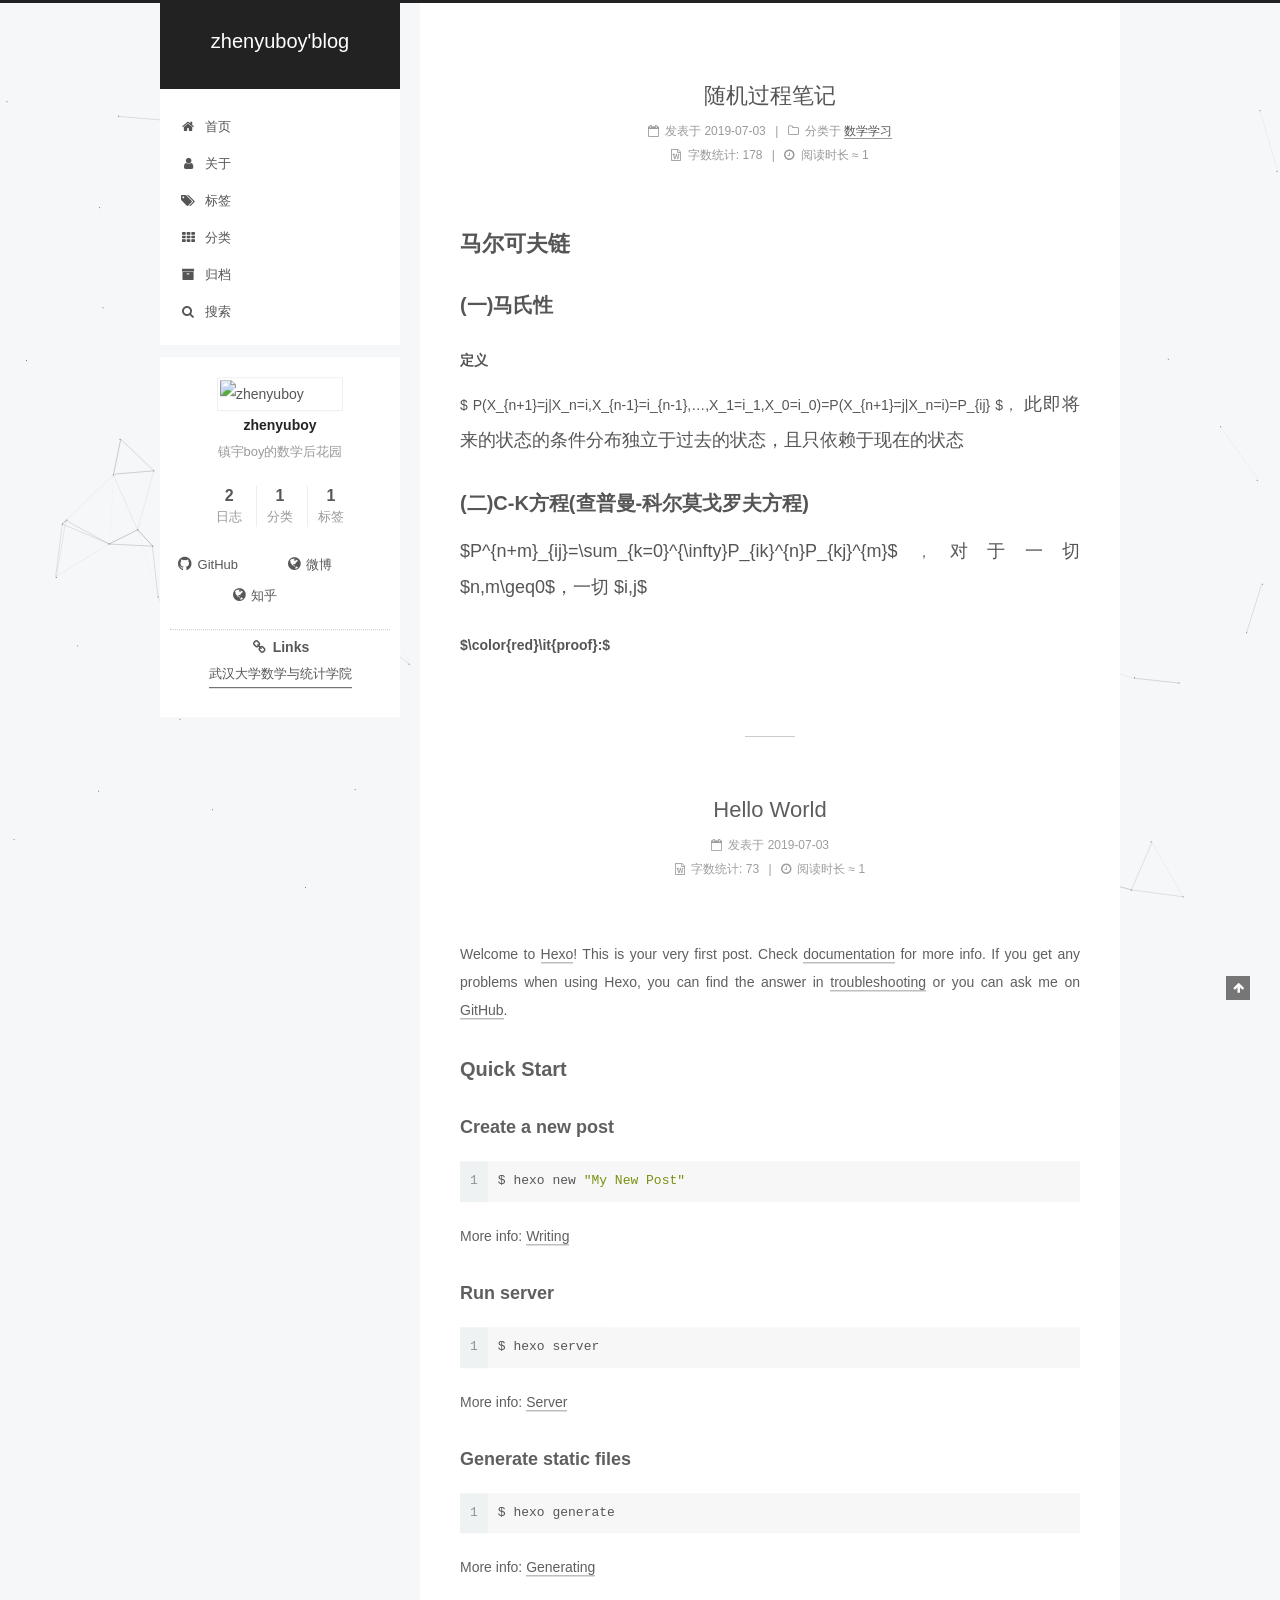
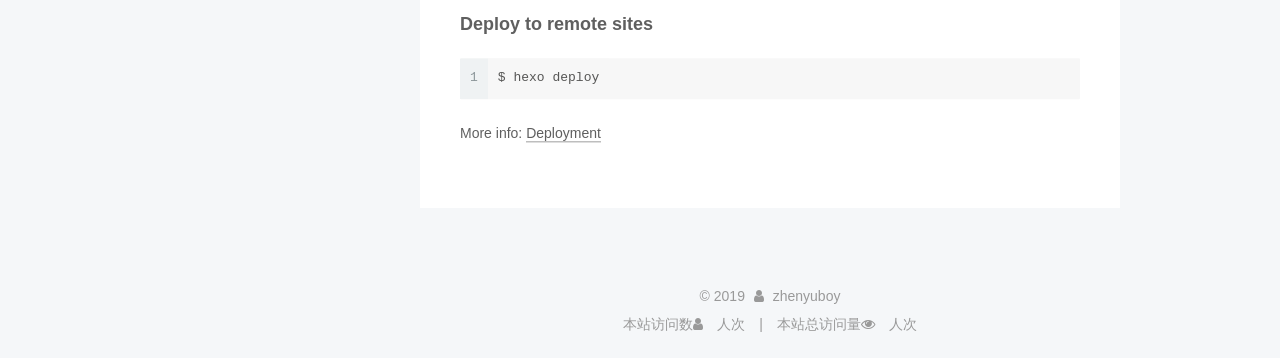
==== commit 43ecb802: "Site updated: 2019-07-04 01:35:56" ====
--- a/index.html
+++ b/index.html
@@ -379,7 +379,7 @@
                   <span class="post-meta-item-text">字数统计&#58;</span>
                 
                 <span title="字数统计">
-                  9
+                  178
                 </span>
               
 
@@ -418,7 +418,11 @@
       
         
           
-            <h1 id="马尔可夫链"><a href="#马尔可夫链" class="headerlink" title="马尔可夫链"></a>马尔可夫链</h1><h2 id="状态分类"><a href="#状态分类" class="headerlink" title="状态分类"></a>状态分类</h2>
+            <h1 id="马尔可夫链"><a href="#马尔可夫链" class="headerlink" title="马尔可夫链"></a>马尔可夫链</h1><h2 id="一-马氏性"><a href="#一-马氏性" class="headerlink" title="(一)马氏性"></a>(一)马氏性</h2><h5 id="定义"><a href="#定义" class="headerlink" title="定义"></a>定义</h5><p>$ P(X_{n+1}=j|X_n=i,X_{n-1}=i_{n-1},…,X_1=i_1,X_0=i_0)=P(X_{n+1}=j|X_n=i)=P_{ij} $， <font size="4">此即将来的状态的条件分布独立于过去的状态，且只依赖于现在的状态</font><br></p>
+<h2 id="二-C-K方程-查普曼-科尔莫戈罗夫方程"><a href="#二-C-K方程-查普曼-科尔莫戈罗夫方程" class="headerlink" title="(二)C-K方程(查普曼-科尔莫戈罗夫方程)"></a>(二)C-K方程(查普曼-科尔莫戈罗夫方程)</h2><p><font size="4">$P^{n+m}_{ij}=\sum_{k=0}^{\infty}P_{ik}^{n}P_{kj}^{m}$</font>，<font size="4">对于一切 $n,m\geq0$，一切  $i,j$</font><br></p>
+<h5 id="color-red-it-proof"><a href="#color-red-it-proof" class="headerlink" title="$\color{red}\it{proof}:$"></a>$\color{red}\it{proof}:$</h5><script type="math/tex; mode=display">\begin{aligned}
+P^{n+m}_{ij}&=P\lbrace{X_{n+m}=j|X_0=i}\rbrace\\&=\sum_{k=0}^{\infty}P\lbrace{X_{n+m}=j,X_n=k|X_0=i}\rbrace\\&=\sum_{k=0}^{\infty}P\lbrace{X_{n+m}=j|X_n=k,X_0=i}\rbrace P\lbrace{X_n=k|X_0=i}\rbrace\\&=\sum_{k=0}^{\infty}P_{ik}^{n}P_{kj}^{m}
+\end{aligned}</script>
           
         
       
@@ -570,16 +574,12 @@
           
             <p>Welcome to <a href="https://hexo.io/" target="_blank" rel="noopener">Hexo</a>! This is your very first post. Check <a href="https://hexo.io/docs/" target="_blank" rel="noopener">documentation</a> for more info. If you get any problems when using Hexo, you can find the answer in <a href="https://hexo.io/docs/troubleshooting.html" target="_blank" rel="noopener">troubleshooting</a> or you can ask me on <a href="https://github.com/hexojs/hexo/issues" target="_blank" rel="noopener">GitHub</a>.</p>
 <h2 id="Quick-Start"><a href="#Quick-Start" class="headerlink" title="Quick Start"></a>Quick Start</h2><h3 id="Create-a-new-post"><a href="#Create-a-new-post" class="headerlink" title="Create a new post"></a>Create a new post</h3><figure class="highlight bash"><table><tr><td class="gutter"><pre><span class="line">1</span><br></pre></td><td class="code"><pre><span class="line">$ hexo new <span class="string">"My New Post"</span></span><br></pre></td></tr></table></figure>
-
 <p>More info: <a href="https://hexo.io/docs/writing.html" target="_blank" rel="noopener">Writing</a></p>
 <h3 id="Run-server"><a href="#Run-server" class="headerlink" title="Run server"></a>Run server</h3><figure class="highlight bash"><table><tr><td class="gutter"><pre><span class="line">1</span><br></pre></td><td class="code"><pre><span class="line">$ hexo server</span><br></pre></td></tr></table></figure>
-
 <p>More info: <a href="https://hexo.io/docs/server.html" target="_blank" rel="noopener">Server</a></p>
 <h3 id="Generate-static-files"><a href="#Generate-static-files" class="headerlink" title="Generate static files"></a>Generate static files</h3><figure class="highlight bash"><table><tr><td class="gutter"><pre><span class="line">1</span><br></pre></td><td class="code"><pre><span class="line">$ hexo generate</span><br></pre></td></tr></table></figure>
-
 <p>More info: <a href="https://hexo.io/docs/generating.html" target="_blank" rel="noopener">Generating</a></p>
 <h3 id="Deploy-to-remote-sites"><a href="#Deploy-to-remote-sites" class="headerlink" title="Deploy to remote sites"></a>Deploy to remote sites</h3><figure class="highlight bash"><table><tr><td class="gutter"><pre><span class="line">1</span><br></pre></td><td class="code"><pre><span class="line">$ hexo deploy</span><br></pre></td></tr></table></figure>
-
 <p>More info: <a href="https://hexo.io/docs/deployment.html" target="_blank" rel="noopener">Deployment</a></p>
 
           
@@ -1286,6 +1286,28 @@
   
 
   
+  
+    <script type="text/x-mathjax-config">
+      MathJax.Hub.Config({
+        tex2jax: {
+          inlineMath: [ ['$','$'], ["\\(","\\)"]  ],
+          processEscapes: true,
+          skipTags: ['script', 'noscript', 'style', 'textarea', 'pre', 'code']
+        }
+      });
+    </script>
+
+    <script type="text/x-mathjax-config">
+      MathJax.Hub.Queue(function() {
+        var all = MathJax.Hub.getAllJax(), i;
+        for (i=0; i < all.length; i += 1) {
+          all[i].SourceElement().parentNode.className += ' has-jax';
+        }
+      });
+    </script>
+    <script type="text/javascript" src="//cdn.bootcss.com/mathjax/2.7.1/latest.js?config=TeX-AMS-MML_HTMLorMML"></script>
+  
+
 
   
 
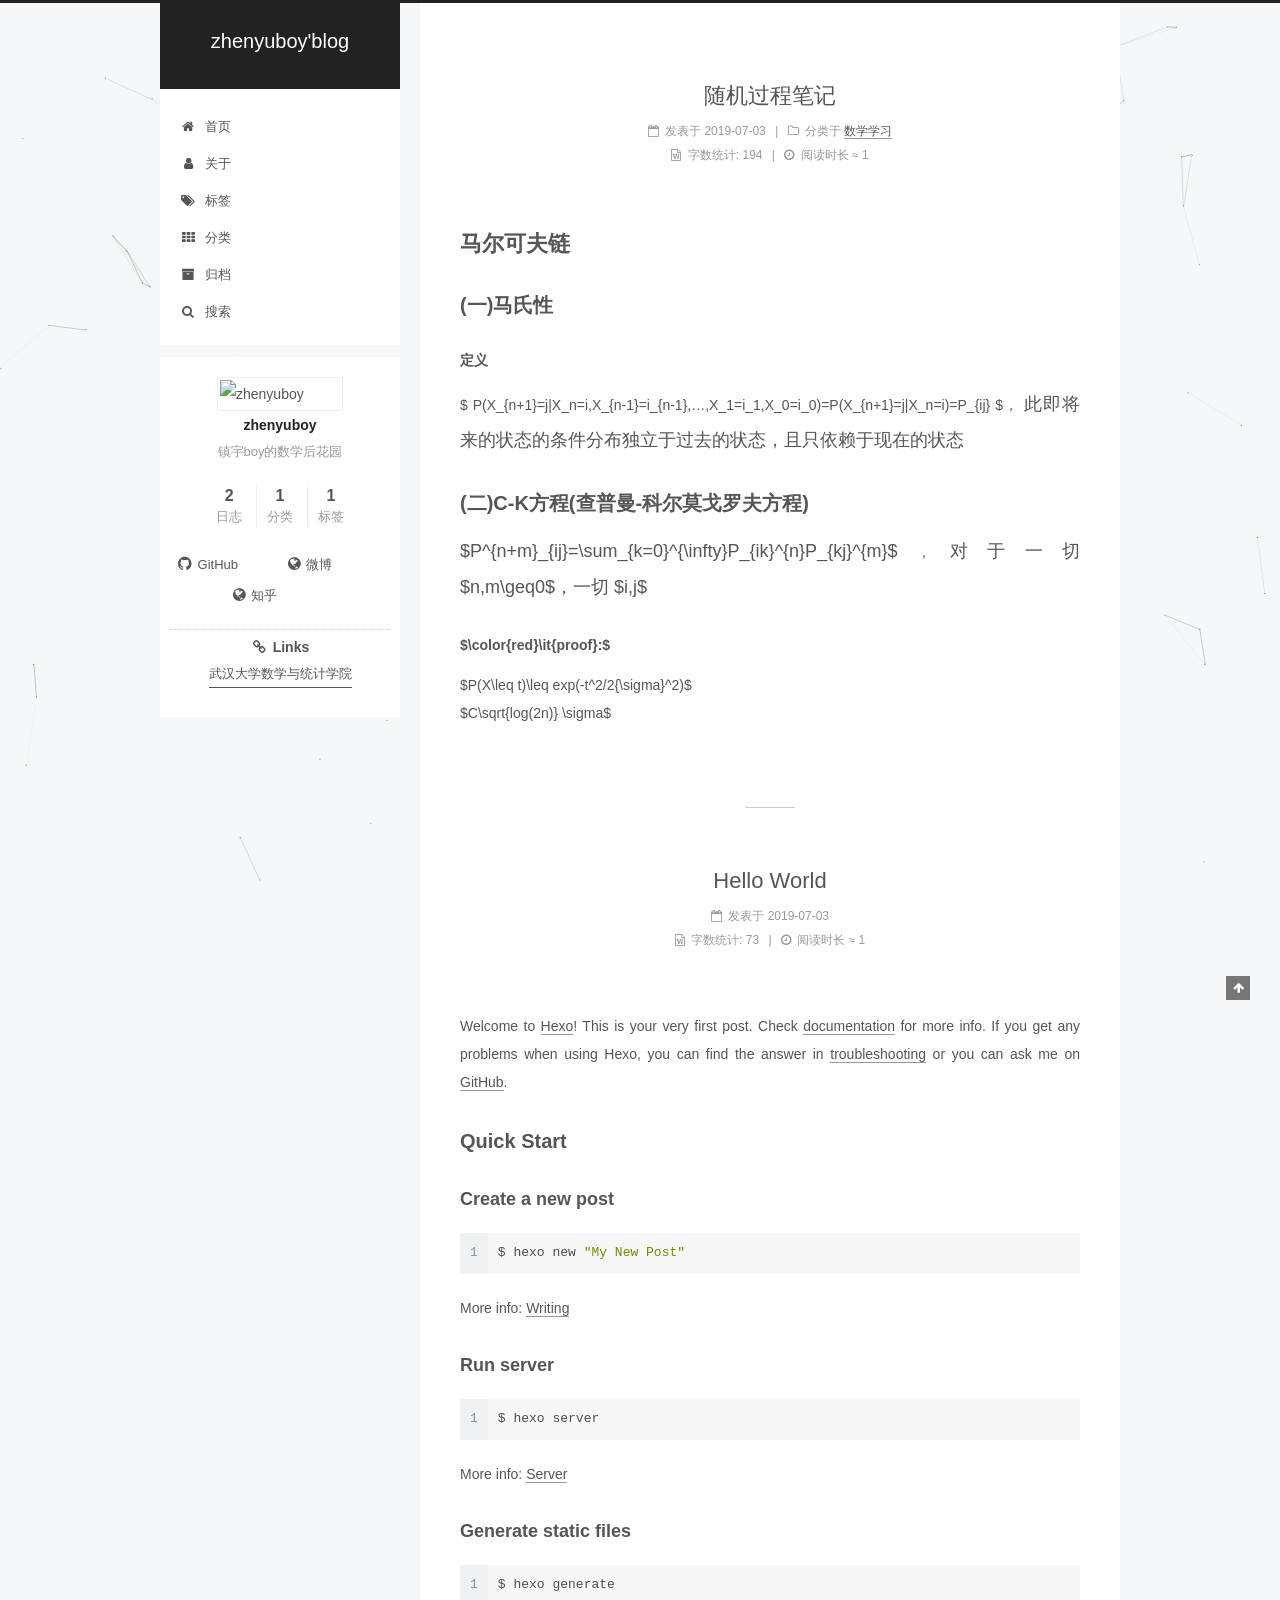
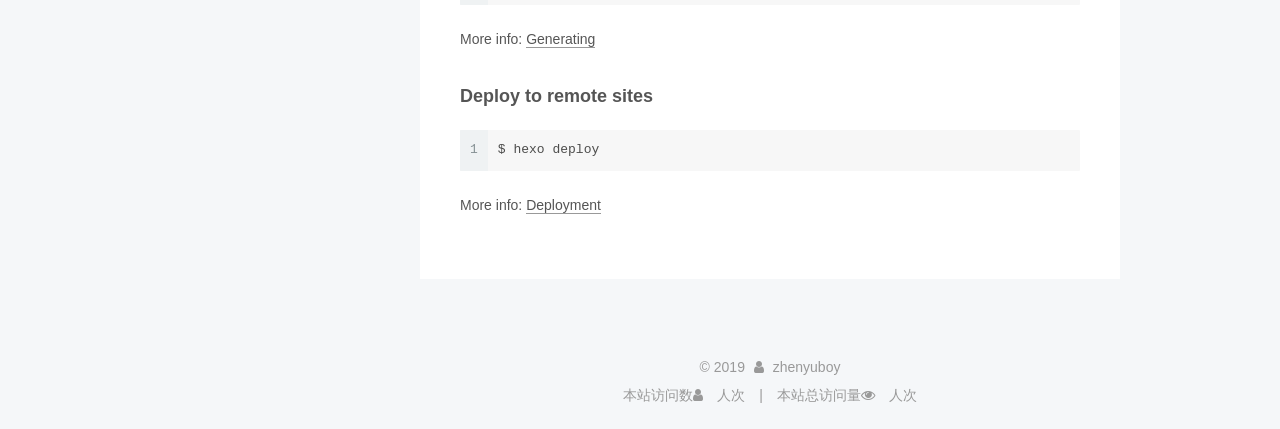
==== commit 55de0f4a: "Site updated: 2019-07-23 20:31:57" ====
--- a/index.html
+++ b/index.html
@@ -379,7 +379,7 @@
                   <span class="post-meta-item-text">字数统计&#58;</span>
                 
                 <span title="字数统计">
-                  178
+                  194
                 </span>
               
 
@@ -422,7 +422,8 @@
 <h2 id="二-C-K方程-查普曼-科尔莫戈罗夫方程"><a href="#二-C-K方程-查普曼-科尔莫戈罗夫方程" class="headerlink" title="(二)C-K方程(查普曼-科尔莫戈罗夫方程)"></a>(二)C-K方程(查普曼-科尔莫戈罗夫方程)</h2><p><font size="4">$P^{n+m}_{ij}=\sum_{k=0}^{\infty}P_{ik}^{n}P_{kj}^{m}$</font>，<font size="4">对于一切 $n,m\geq0$，一切  $i,j$</font><br></p>
 <h5 id="color-red-it-proof"><a href="#color-red-it-proof" class="headerlink" title="$\color{red}\it{proof}:$"></a>$\color{red}\it{proof}:$</h5><script type="math/tex; mode=display">\begin{aligned}
 P^{n+m}_{ij}&=P\lbrace{X_{n+m}=j|X_0=i}\rbrace\\&=\sum_{k=0}^{\infty}P\lbrace{X_{n+m}=j,X_n=k|X_0=i}\rbrace\\&=\sum_{k=0}^{\infty}P\lbrace{X_{n+m}=j|X_n=k,X_0=i}\rbrace P\lbrace{X_n=k|X_0=i}\rbrace\\&=\sum_{k=0}^{\infty}P_{ik}^{n}P_{kj}^{m}
-\end{aligned}</script>
+\end{aligned}</script><p>$P(X\leq t)\leq exp(-t^2/2{\sigma}^2)$<br>$C\sqrt{log(2n)}  \sigma$</p>
+
           
         
       
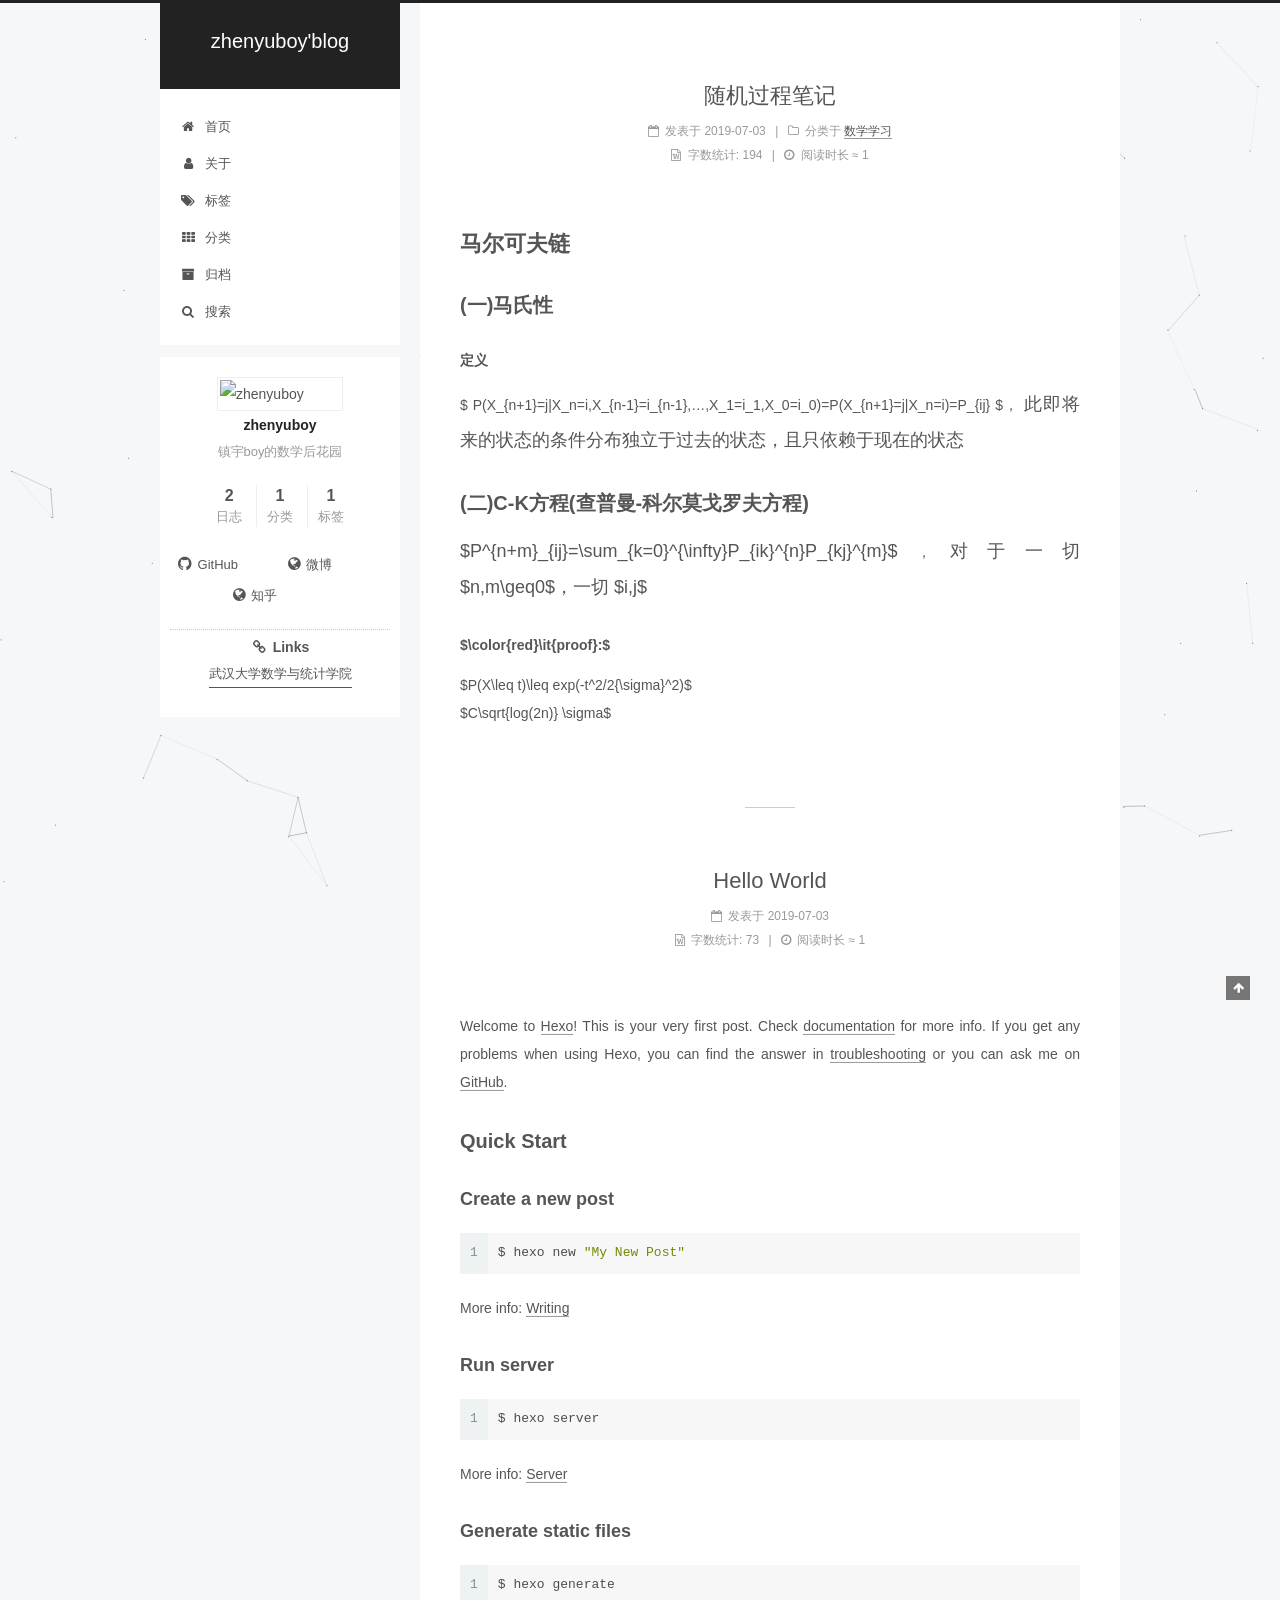
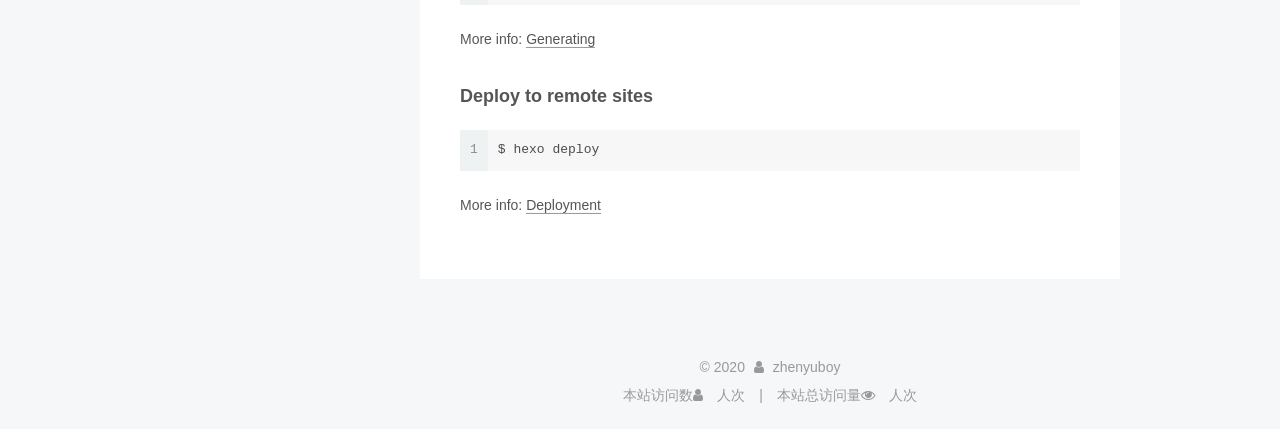
==== commit aa8c219f: "Site updated: 2020-02-02 19:04:51" ====
--- a/index.html
+++ b/index.html
@@ -299,7 +299,7 @@
     <span hidden itemprop="author" itemscope itemtype="http://schema.org/Person">
       <meta itemprop="name" content="zhenyuboy">
       <meta itemprop="description" content>
-      <meta itemprop="image" content="https://timgsa.baidu.com/timg?image&quality=80&size=b9999_10000&sec=1562700389&di=d54e214e722f0d149ce5ce61b9187793&imgtype=jpg&er=1&src=http%3A%2F%2Fb-ssl.duitang.com%2Fuploads%2Fitem%2F201702%2F02%2F20170202162918_CGsrc.jpeg">
+      <meta itemprop="image" content="https://timgsa.baidu.com/timg?image&quality=80&size=b9999_10000&sec=1580651211222&di=6854c94f746dab267534d10e0b40456c&imgtype=0&src=http%3A%2F%2Fb-ssl.duitang.com%2Fuploads%2Fitem%2F201804%2F22%2F20180422215007_G4Ai2.jpeg">
     </span>
 
     <span hidden itemprop="publisher" itemscope itemtype="http://schema.org/Organization">
@@ -476,7 +476,7 @@
     <span hidden itemprop="author" itemscope itemtype="http://schema.org/Person">
       <meta itemprop="name" content="zhenyuboy">
       <meta itemprop="description" content>
-      <meta itemprop="image" content="https://timgsa.baidu.com/timg?image&quality=80&size=b9999_10000&sec=1562700389&di=d54e214e722f0d149ce5ce61b9187793&imgtype=jpg&er=1&src=http%3A%2F%2Fb-ssl.duitang.com%2Fuploads%2Fitem%2F201702%2F02%2F20170202162918_CGsrc.jpeg">
+      <meta itemprop="image" content="https://timgsa.baidu.com/timg?image&quality=80&size=b9999_10000&sec=1580651211222&di=6854c94f746dab267534d10e0b40456c&imgtype=0&src=http%3A%2F%2Fb-ssl.duitang.com%2Fuploads%2Fitem%2F201804%2F22%2F20180422215007_G4Ai2.jpeg">
     </span>
 
     <span hidden itemprop="publisher" itemscope itemtype="http://schema.org/Organization">
@@ -652,7 +652,7 @@
         <div class="site-overview">
           <div class="site-author motion-element" itemprop="author" itemscope itemtype="http://schema.org/Person">
             
-              <img class="site-author-image" itemprop="image" src="https://timgsa.baidu.com/timg?image&quality=80&size=b9999_10000&sec=1562700389&di=d54e214e722f0d149ce5ce61b9187793&imgtype=jpg&er=1&src=http%3A%2F%2Fb-ssl.duitang.com%2Fuploads%2Fitem%2F201702%2F02%2F20170202162918_CGsrc.jpeg" alt="zhenyuboy">
+              <img class="site-author-image" itemprop="image" src="https://timgsa.baidu.com/timg?image&quality=80&size=b9999_10000&sec=1580651211222&di=6854c94f746dab267534d10e0b40456c&imgtype=0&src=http%3A%2F%2Fb-ssl.duitang.com%2Fuploads%2Fitem%2F201804%2F22%2F20180422215007_G4Ai2.jpeg" alt="zhenyuboy">
             
               <p class="site-author-name" itemprop="name">zhenyuboy</p>
               <p class="site-description motion-element" itemprop="description">镇宇boy的数学后花园</p>
@@ -760,7 +760,7 @@
 
     <footer id="footer" class="footer">
       <div class="footer-inner">
-        <div class="copyright">&copy; <span itemprop="copyrightYear">2019</span>
+        <div class="copyright">&copy; <span itemprop="copyrightYear">2020</span>
   <span class="with-love">
     <i class="fa fa-user"></i>
   </span>
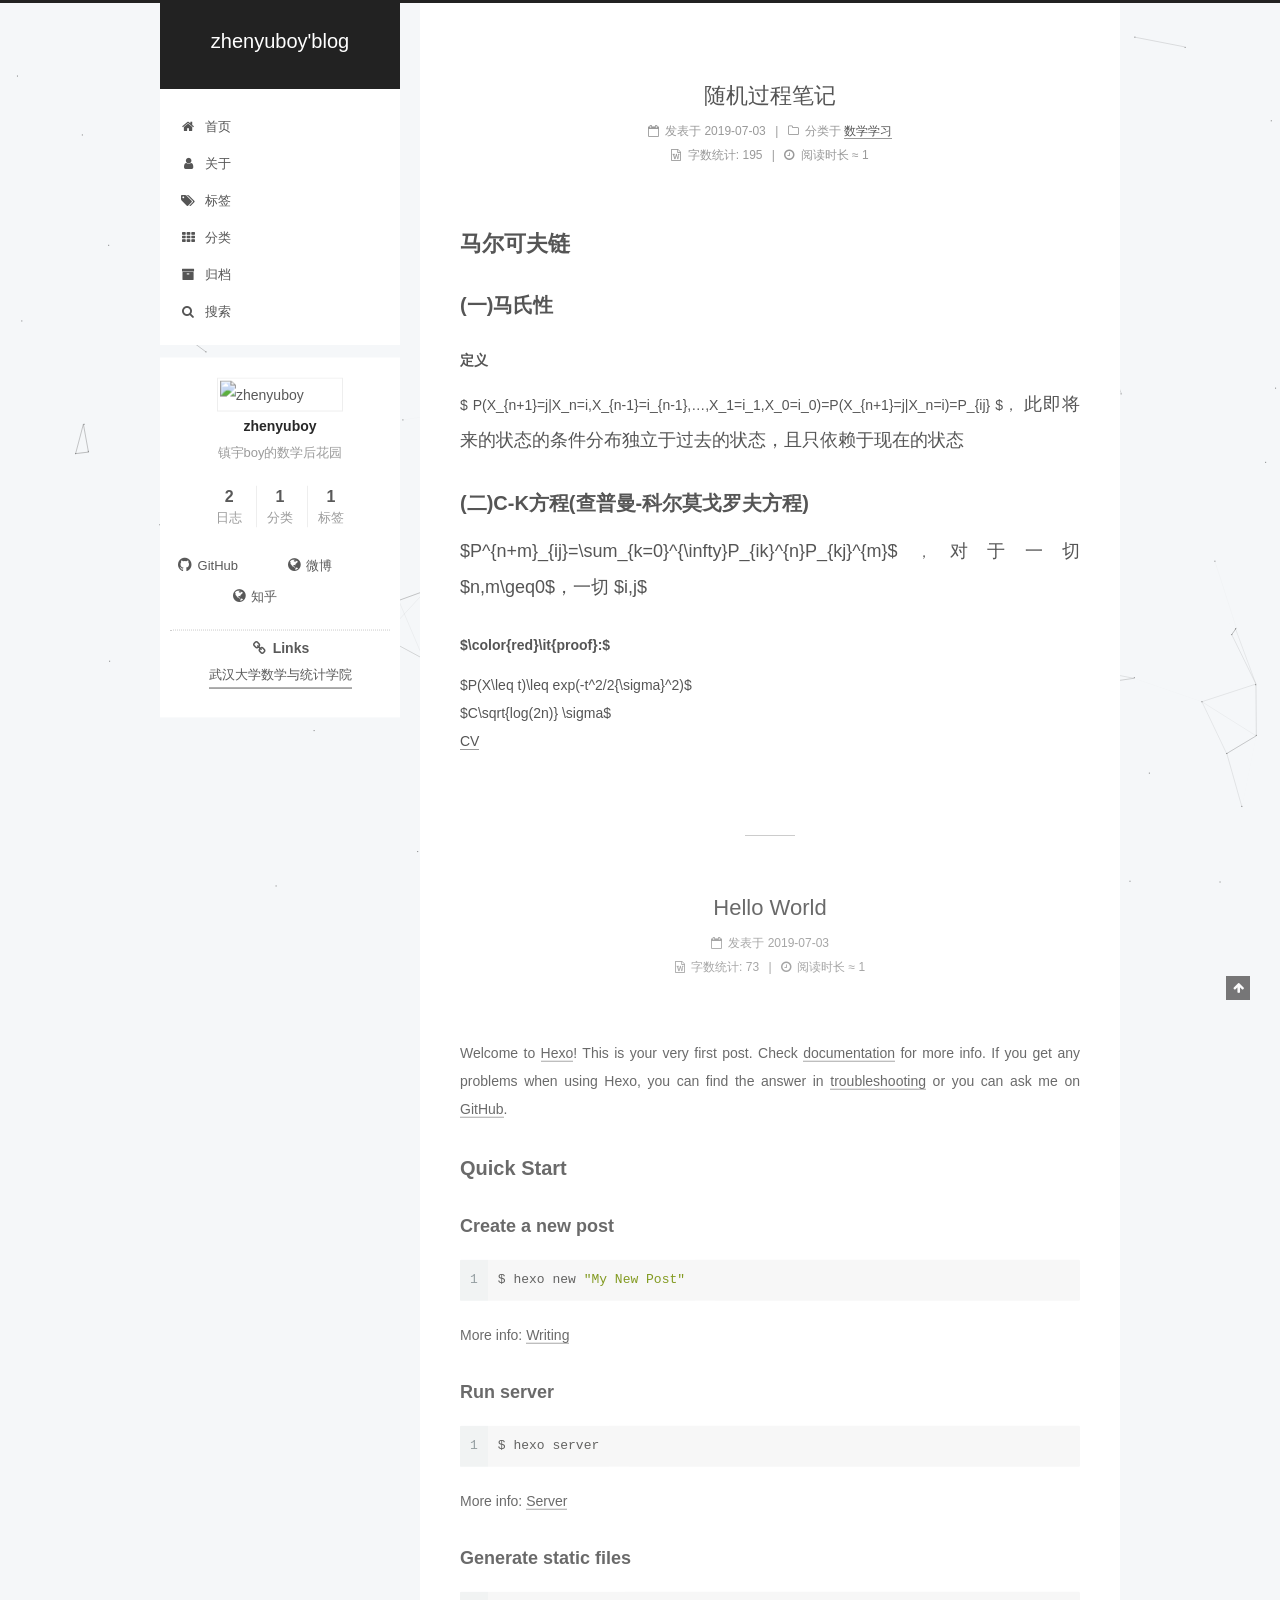
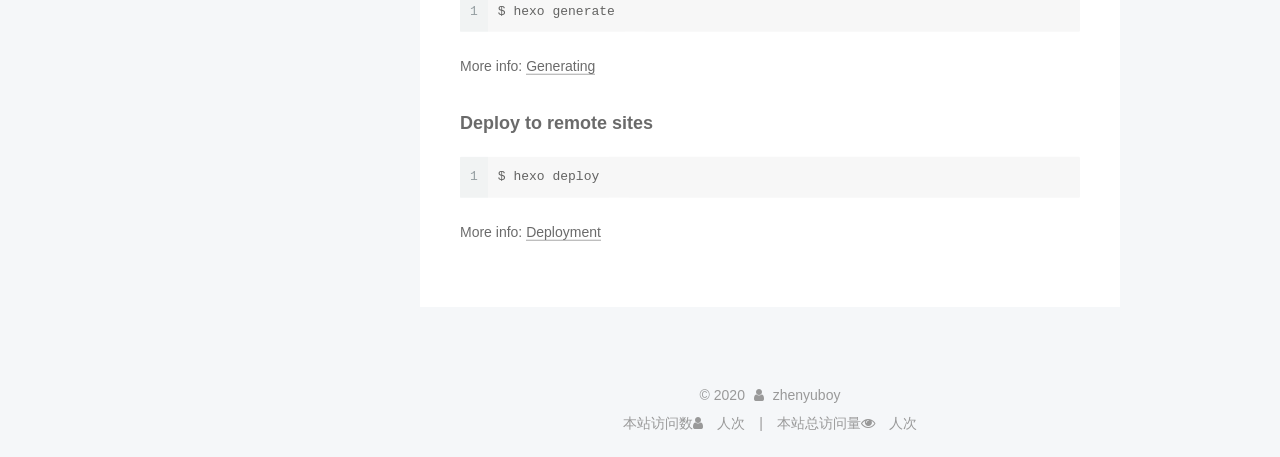
==== commit 6444d07e: "Site updated: 2020-03-18 19:20:59" ====
--- a/index.html
+++ b/index.html
@@ -379,7 +379,7 @@
                   <span class="post-meta-item-text">字数统计&#58;</span>
                 
                 <span title="字数统计">
-                  194
+                  195
                 </span>
               
 
@@ -422,7 +422,7 @@
 <h2 id="二-C-K方程-查普曼-科尔莫戈罗夫方程"><a href="#二-C-K方程-查普曼-科尔莫戈罗夫方程" class="headerlink" title="(二)C-K方程(查普曼-科尔莫戈罗夫方程)"></a>(二)C-K方程(查普曼-科尔莫戈罗夫方程)</h2><p><font size="4">$P^{n+m}_{ij}=\sum_{k=0}^{\infty}P_{ik}^{n}P_{kj}^{m}$</font>，<font size="4">对于一切 $n,m\geq0$，一切  $i,j$</font><br></p>
 <h5 id="color-red-it-proof"><a href="#color-red-it-proof" class="headerlink" title="$\color{red}\it{proof}:$"></a>$\color{red}\it{proof}:$</h5><script type="math/tex; mode=display">\begin{aligned}
 P^{n+m}_{ij}&=P\lbrace{X_{n+m}=j|X_0=i}\rbrace\\&=\sum_{k=0}^{\infty}P\lbrace{X_{n+m}=j,X_n=k|X_0=i}\rbrace\\&=\sum_{k=0}^{\infty}P\lbrace{X_{n+m}=j|X_n=k,X_0=i}\rbrace P\lbrace{X_n=k|X_0=i}\rbrace\\&=\sum_{k=0}^{\infty}P_{ik}^{n}P_{kj}^{m}
-\end{aligned}</script><p>$P(X\leq t)\leq exp(-t^2/2{\sigma}^2)$<br>$C\sqrt{log(2n)}  \sigma$</p>
+\end{aligned}</script><p>$P(X\leq t)\leq exp(-t^2/2{\sigma}^2)$<br>$C\sqrt{log(2n)}  \sigma$<br><a href="2019/07/03/Zhenyu Huang's CV.pdf">CV</a></p>
 
           
         
